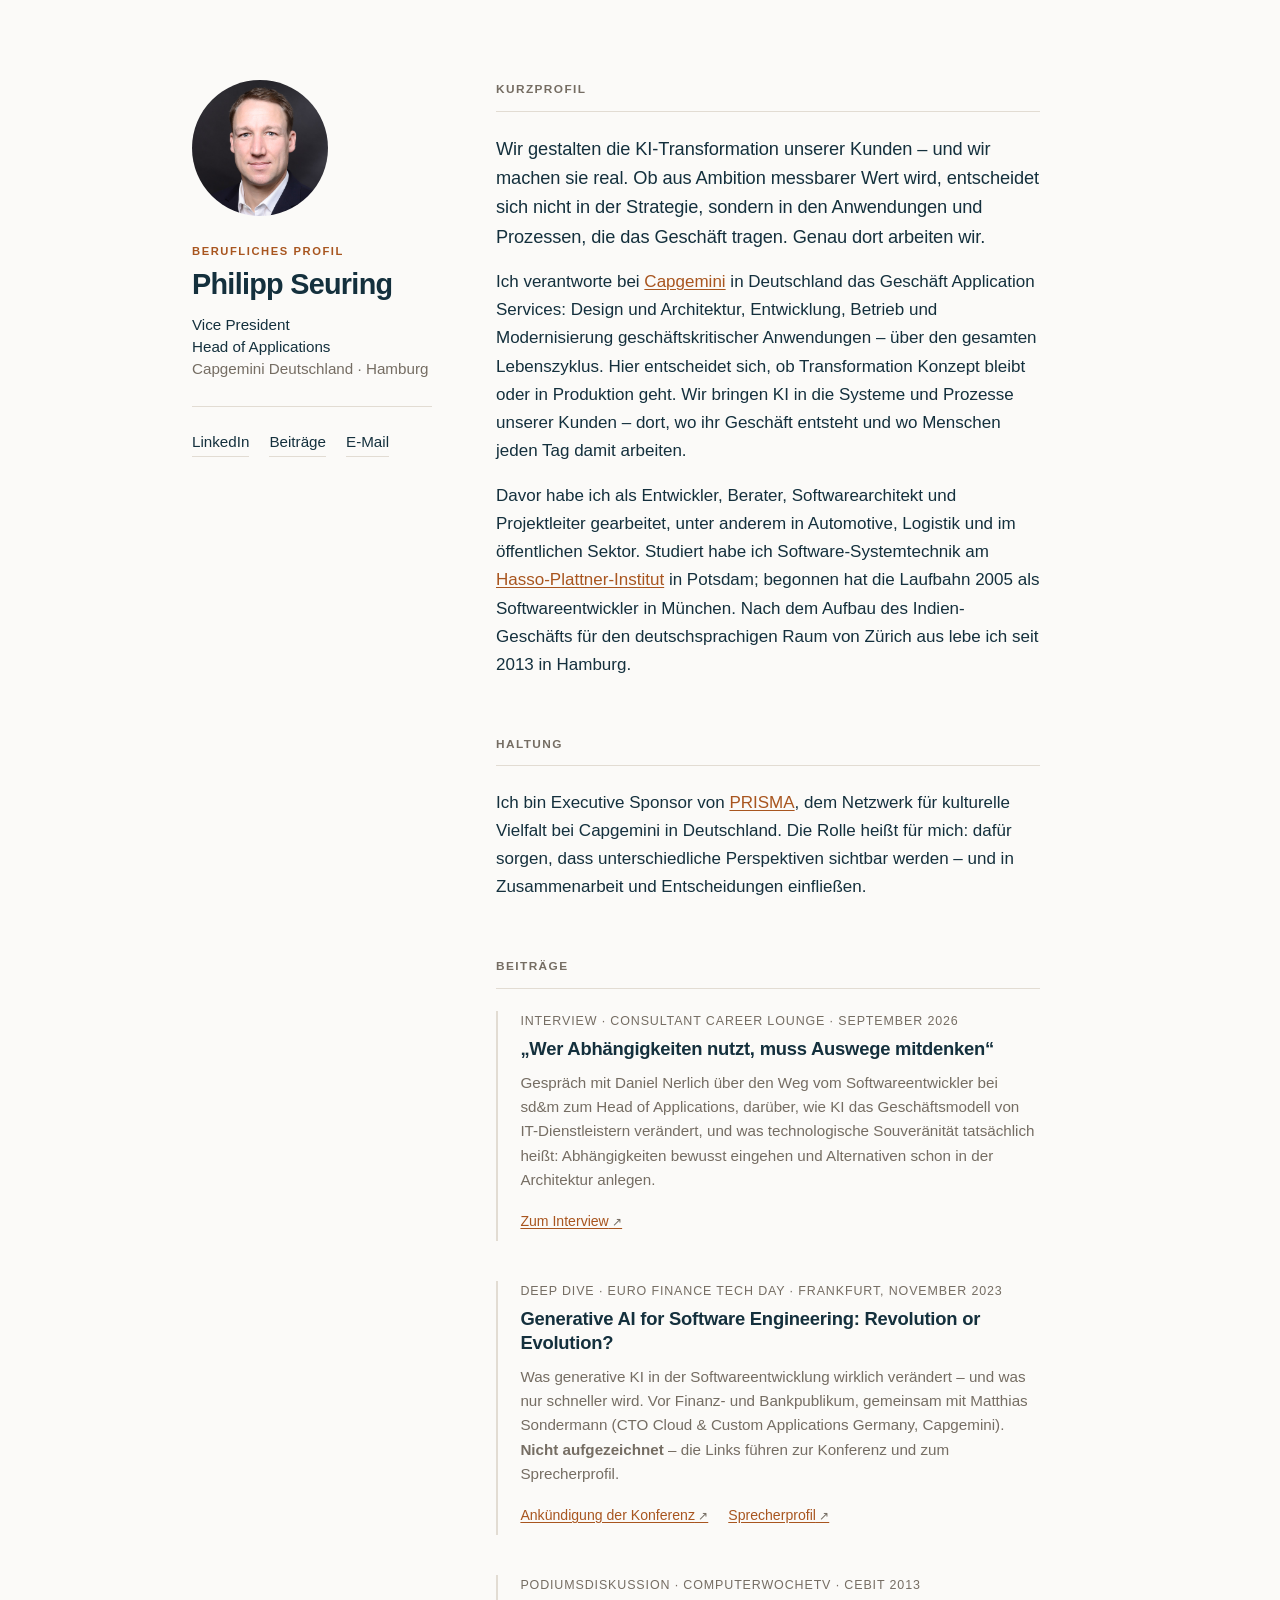
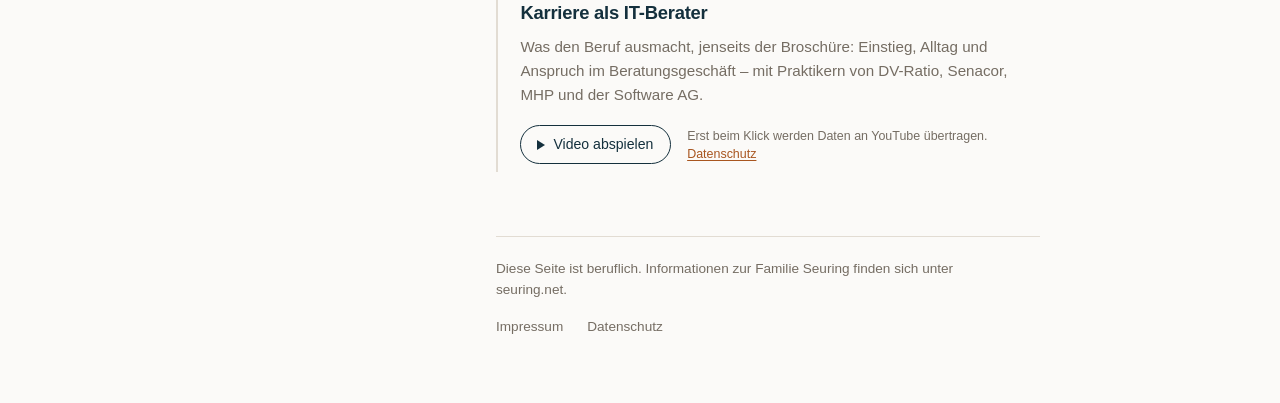
==== index.html @ 099fd3ca "Haltung: PRISMA auf Capgemini-D&I-Seite verlinken" ====
<!DOCTYPE html>
<html lang="de">
<head>
<meta charset="utf-8">
<meta name="viewport" content="width=device-width, initial-scale=1">
<title>Philipp Seuring</title>
<meta name="description" content="Philipp Seuring – Vice President, Head of Applications bei Capgemini Deutschland. Application Services: Design, Architektur, Entwicklung, Betrieb und Modernisierung geschäftskritischer Anwendungen und Prozesse – KI-Transformation in Produktion. Hamburg.">
<meta name="robots" content="index, follow">
<link rel="canonical" href="https://seuring.de/">
<link rel="stylesheet" href="assets/style.css">
</head>
<body>

<div class="layout">

  <!-- ============================================================
       LINKE SPALTE – bleibt auf großen Bildschirmen stehen.
       Sie ist die Visitenkarte; rechts steht der Inhalt.
       ============================================================ -->
  <aside class="identity">

    <!-- Porträt: assets/portrait.jpg, Zuschnitt aus 2019_PhilippSeuring_Foto_1.jpg
         (Auswahl 06.09.2026 – zentriert, direkter Blick, passt auf dunklem
         Grund am saubersten in den Kreis). Als CSS-Hintergrund eingebunden:
         Fehlt die Datei einmal, bleibt der Kreis leer statt ein kaputtes
         Bildsymbol zu zeigen – die Seite bleibt vollständig. -->
    <div class="portrait" role="img" aria-label="Porträtfoto von Philipp Seuring"></div>

    <!-- Kennzeichnung als berufliche Seite. Steht bewusst über dem Namen:
         Wer die Seite über eine Suche findet, soll vor dem Lesen wissen,
         worum es hier geht – Privates liegt auf seuring.net (siehe Fuß). -->
    <p class="kicker">Berufliches Profil</p>

    <h1>Philipp&nbsp;Seuring</h1>

    <!-- Drei Ebenen, mehr nicht: Name groß · Rolle schwarz · Rest grau.
         Umbruch bewusst gesetzt: In der 15rem breiten Spalte bräche
         „Head of Applications“ sonst mitten im Titel um.
         Organisation und Ort stehen in EINER Zeile, getrennt durch
         einen Mittelpunkt – sie gehören zusammen, deshalb kein Absatz
         und kein zusätzlicher Abstand mehr dazwischen. -->
    <p class="role">Vice President<br>Head of Applications</p>
    <p class="meta">Capgemini Deutschland <span aria-hidden="true">·</span> Hamburg</p>

    <!-- Bewusst normale Links, kein LinkedIn-Badge: Ein Badge lädt ein Skript
         von LinkedIn nach und hätte dasselbe Einwilligungsproblem wie ein Video.
         Kein YouTube-Link: ein eigener Kanal existiert nicht (geprüft 06.09.2026). -->
    <nav class="links" aria-label="Profile">
      <a href="https://www.linkedin.com/in/philippseuring/" rel="me noopener" target="_blank">LinkedIn</a>
      <!-- Sprung zum eigenen Abschnitt statt externem dfv-Link (26.09.2026):
           Das Sprecherprofil ist in der Karte zum EURO FINANCE Tech Day verlinkt. -->
      <a href="#beitraege">Beiträge</a>
      <a href="mailto:philipp@seuring.net">E-Mail</a>
    </nav>

  </aside>

  <!-- ============================================================
       RECHTE SPALTE – Inhalt
       ============================================================ -->
  <main class="content">

    <section class="about" aria-labelledby="ueber">
      <h2 id="ueber">Kurzprofil</h2>

      <p class="lead">
        Wir gestalten die KI-Transformation unserer Kunden – und wir machen sie
        real. Ob aus Ambition messbarer Wert wird, entscheidet sich nicht in
        der Strategie, sondern in den Anwendungen und Prozessen, die das
        Geschäft tragen. Genau dort arbeiten wir.
      </p>

      <p>
        Ich verantworte bei
        <a href="https://www.capgemini.com/de-de/" rel="noopener" target="_blank">Capgemini</a>
        in Deutschland das Geschäft Application Services: Design und
        Architektur, Entwicklung, Betrieb und Modernisierung
        geschäftskritischer Anwendungen – über den gesamten Lebenszyklus. Hier
        entscheidet sich, ob Transformation Konzept bleibt oder in Produktion
        geht. Wir bringen KI in die Systeme und Prozesse unserer Kunden – dort,
        wo ihr Geschäft entsteht und wo Menschen jeden Tag damit arbeiten.
      </p>

      <p>
        Davor habe ich als Entwickler, Berater, Softwarearchitekt und
        Projektleiter gearbeitet, unter anderem in Automotive, Logistik und im
        öffentlichen Sektor. Studiert habe ich Software-Systemtechnik am
        <a href="https://hpi.de/" rel="noopener" target="_blank">Hasso-Plattner-Institut</a> in Potsdam; begonnen hat die Laufbahn 2005 als
        Softwareentwickler in München. Nach dem Aufbau des Indien-Geschäfts für
        den deutschsprachigen Raum von Zürich aus lebe ich seit 2013 in Hamburg.
      </p>
    </section>

    <!-- ============================================================
         HALTUNG

         Bewusst ohne LinkedIn-Links: Die beiden Quellposts sind zwar
         öffentlich, aber LinkedIn drängt Nichtangemeldete zur Anmeldung,
         und die Kurz-URLs (lnkd.in) veralten. Das Profil ist links
         ohnehin verlinkt. PRISMA verlinkt stattdessen auf die
         Diversity-&-Inclusion-Seite von Capgemini (nennt PRISMA,
         geprüft 26.09.2026).

         Belegt durch zwei Beiträge von Philipp bzw. Capgemini
         (geprüft 06.09.2026):
         – Capgemini benennt die Rolle offiziell „Executive Sponsor“;
           Philipps eigener Post schreibt nur „Sponsor“.
         – Das Netzwerk heißt PRISMA (eines der Diversity Employee
           Networks von Capgemini in Deutschland).

         Der Abschnitt ist bewusst EIN Absatz. Ein zweiter mit einer
         Beispielveranstaltung („Between Cultures & Careers“, Berlin,
         mit der Community 2hearts) stand hier und wurde auf Philipps
         Wunsch entfernt (06.09.2026) – die Haltung steht für sich,
         ohne Beleg durch eine einzelne Aktivität.
         ============================================================ -->
    <section class="about" aria-labelledby="haltung">
      <h2 id="haltung">Haltung</h2>

      <p>
        Ich bin Executive Sponsor von
        <a href="https://www.capgemini.com/de-de/karriere/warum-capgemini/diversity-inclusion/"
           rel="noopener" target="_blank">PRISMA</a>, dem Netzwerk für kulturelle
        Vielfalt bei Capgemini in Deutschland. Die Rolle heißt für mich:
        dafür sorgen, dass unterschiedliche Perspektiven sichtbar werden –
        und in Zusammenarbeit und Entscheidungen einfließen.
      </p>
    </section>

    <!-- ============================================================
         BEITRÄGE

         Kein Bild, kein iframe, kein Vorschaubild von ytimg.com.
         Vor dem Klick geht keine einzige Anfrage an Google.
         Erst der Klick erzeugt den iframe auf youtube-nocookie.com.

         Weiterer Beitrag? <article class="post"> duplizieren und
         data-id auf die neue Video-ID setzen. Ein Beitrag ohne
         Video (etwa ein Artikel) bekommt statt der Schaltfläche
         einfach einen Link – dann kein data-consent setzen.
         ============================================================ -->
    <section class="posts" aria-labelledby="beitraege">
      <h2 id="beitraege">Beiträge</h2>

      <!-- Neuester Beitrag oben. Artikel, kein Video: nur ein Link, kein
           data-consent. Bewusst ohne Vorschaubild – das Artikelbild liegt auf
           i0.wp.com, ein Verweis darauf wäre eine Fremdanfrage beim Seitenaufruf. -->
      <article class="post">
        <p class="post-meta">Interview · CONSULTANT career lounge · September 2026</p>
        <h3 class="post-title">„Wer Abhängigkeiten nutzt, muss Auswege mitdenken“</h3>
        <p class="post-desc">
          Gespräch mit Daniel Nerlich über den Weg vom Softwareentwickler bei
          sd&amp;m zum Head of Applications, darüber, wie KI das Geschäftsmodell
          von IT-Dienstleistern verändert, und was technologische Souveränität
          tatsächlich heißt: Abhängigkeiten bewusst eingehen und Alternativen
          schon in der Architektur anlegen.
        </p>
        <p class="post-links">
          <a href="https://consultantcareerlounge.com/2026/09/24/wer-abhaengigkeiten-nutzt-muss-auswege-mitdenken-interview-mit-philipp-seuring-head-of-applications-bei-capgemini-germany/"
             rel="noopener" target="_blank">Zum Interview</a>
        </p>
      </article>

      <!-- Kein data-id / data-consent: Dieser Beitrag ist kein Video, sondern
           zwei normale Hyperlinks. Ein Link überträgt beim Seitenaufruf nichts,
           erst wer klickt, verlässt die Seite. embeds.js reagiert nur auf
           [data-consent] und lässt diese Karte darum unangetastet. -->
      <article class="post">
        <p class="post-meta">Deep Dive · EURO FINANCE Tech Day · Frankfurt, November 2023</p>
        <h3 class="post-title">Generative AI for Software Engineering: Revolution or Evolution?</h3>
        <!-- Ort, Datum und Format stehen schon in .post-meta darüber –
             hier nicht wiederholen. Die Karte trägt die Botschaft, nicht
             die Logistik. -->
        <p class="post-desc">
          Was generative KI in der Softwareentwicklung wirklich verändert –
          und was nur schneller wird. Vor Finanz- und Bankpublikum, gemeinsam
          mit Matthias Sondermann (CTO Cloud &amp; Custom Applications Germany,
          Capgemini). <strong>Nicht aufgezeichnet</strong> – die Links führen
          zur Konferenz und zum Sprecherprofil.
        </p>
        <p class="post-links">
          <a href="https://www.dfv-eurofinance.com/events/euro-finance-tech-day-2023/"
             rel="noopener" target="_blank">Ankündigung der Konferenz</a>
          <a href="https://www.dfv-eurofinance.com/events/philipp-seuring/"
             rel="me noopener" target="_blank">Sprecherprofil</a>
        </p>
      </article>

      <article class="post" data-id="oyrlqjodtRw" data-title="Karriere als IT-Berater">
        <p class="post-meta">Podiumsdiskussion · ComputerwocheTV · CeBIT 2013</p>
        <h3 class="post-title">Karriere als IT-Berater</h3>
        <!-- Namen der Mitdiskutanten bewusst weggelassen: Sie stehen im
             Video und im Abspann; in der Karte wären sie eine Namensliste,
             die den Punkt verdeckt. Firmen bleiben – sie tragen die
             Einordnung des Panels. -->
        <p class="post-desc">
          Was den Beruf ausmacht, jenseits der Broschüre: Einstieg, Alltag und
          Anspruch im Beratungsgeschäft – mit Praktikern von DV-Ratio, Senacor,
          MHP und der Software AG.
        </p>
        <div class="post-actions">
          <button type="button" class="play" data-consent>Video abspielen</button>
          <p class="hint">
            Erst beim Klick werden Daten an YouTube übertragen.
            <a href="datenschutz.html">Datenschutz</a>
          </p>
        </div>
      </article>
    </section>

    <footer>
      <!-- seuring.net ist bewusst NICHT verlinkt: Die Domain liegt bis zum
           Transfer (Mitte Oktober 2026) noch bei DomainFactory und liefert
           nichts aus. Nach dem Transfer hier einen echten Link setzen. -->
      <p class="family">
        Diese Seite ist beruflich. Informationen zur Familie Seuring
        finden sich unter seuring.net.
      </p>
      <nav>
        <a href="impressum.html">Impressum</a>
        <a href="datenschutz.html">Datenschutz</a>
      </nav>
    </footer>

  </main>

</div>

<script src="assets/embeds.js"></script>
</body>
</html>
---- assets/style.css ----
/* ============================================================
   seuring.de – Variante B „Profil“

   Zweispaltig: links die stehende Visitenkarte, rechts der Inhalt.

   EINE Schriftfamilie (06.09.2026). Vorher lief eine Serifenschrift
   für Name, Leitabsatz und Titel gegen die System-Sans im Fließtext
   – vier Wechsel auf einer kurzen Seite, das wirkte unruhig. Die
   Hierarchie trägt jetzt allein über Größe, Gewicht und Farbe; den
   Abstand zur Konzernanmutung trägt die Farbwelt (Papierweiß,
   Tiefblau, Kupfer).

   Ohne externe Schriften, ohne Framework, ohne CDN. Alles, was der
   Browser lädt, liegt auf dem eigenen Server – deshalb kommt die
   Seite ohne Cookie-Banner aus.
   ============================================================ */

:root {
  --fg:        #14303d;   /* tiefes, entsättigtes Blau statt Schwarz */
  --fg-muted:  #756d63;   /* warmes Grau, kein Blaugrau */
  --bg:        #fbfaf8;   /* Papierweiß, nicht Konzernweiß */
  --bg-soft:   #f2eee8;
  --border:    #e2dcd3;
  --copper:    #a8551f;   /* zweiter Akzent, in Konzernpaletten unüblich */
  --copper-hi: #8a4720;

  --sans:  -apple-system, BlinkMacSystemFont, "Segoe UI", Roboto,
           "Helvetica Neue", Arial, sans-serif;

  /* Eine einzige kleine Schriftgröße für alles Sekundäre:
     Rolle, Organisation/Ort und Profil-Links. Vorher standen dort
     .95rem und .92rem nebeneinander – ein Unterschied, den man nicht
     sieht, aber als Unruhe merkt.                                  */
  --ui: .95rem;
}

@media (prefers-color-scheme: dark) {
  :root {
    --fg:        #ece7df;
    --fg-muted:  #a09689;
    --bg:        #14181b;
    --bg-soft:   #1d2226;
    --border:    #2e353d;
    --copper:    #d98c56;
    --copper-hi: #eaa876;
  }
}

*, *::before, *::after { box-sizing: border-box; }
html { -webkit-text-size-adjust: 100%; }

body {
  margin: 0;
  background: var(--bg);
  color: var(--fg);
  font-family: var(--sans);
  font-size: 17px;
  line-height: 1.65;
  -webkit-font-smoothing: antialiased;
}

/* ---------- Raster ----------
   Auf breiten Bildschirmen zwei Spalten; die linke bleibt beim
   Scrollen stehen. Darunter gestapelt – keine Sonderregeln nötig,
   weil beide Spalten für sich lesbar sind.                     */

.layout {
  max-width: 60rem;
  margin: 0 auto;
  padding: 5rem 2rem 4rem;
  display: grid;
  gap: 4rem;
  grid-template-columns: minmax(0, 15rem) minmax(0, 34rem);
  align-items: start;
}

@media (max-width: 54rem) {
  .layout {
    grid-template-columns: minmax(0, 1fr);
    gap: 3rem;
    padding: 3rem 1.5rem;
    max-width: 36rem;
  }
}

@media (min-width: 54.01rem) {
  .identity { position: sticky; top: 5rem; }
}

/* ---------- Linke Spalte ---------- */

/* Foto liegt als CSS-Hintergrund, nicht als <img>: Fehlt die Datei
   einmal, bleibt der Kreis leer statt ein kaputtes Bildsymbol zu
   zeigen. Semantik über role="img" im HTML.                      */
.portrait {
  width: 136px;
  height: 136px;
  border-radius: 50%;
  background-color: var(--bg-soft);
  background-image: url("portrait.jpg");
  background-size: cover;
  background-position: center 20%;
  display: flex;
  align-items: center;
  justify-content: center;
  margin: 0 0 1.6rem;
}

/* Drei Ebenen in der linken Spalte – mehr nicht:
     1. Name           groß, dunkel        → wer
     2. Rolle          .95rem, dunkel      → was
     3. alles Übrige   .95rem, grau        → wo, Label, Links
   Größe sagt Wichtigkeit, Farbe sagt primär/sekundär. Deshalb gibt
   es genau EINE kleine Schriftgröße (--ui: .95rem) für Rolle, Meta
   und Links – frühere .92/.95-Mischung war ein unsichtbarer, aber
   spürbarer Bruch. Das Label oben ist die einzige Ausnahme: Es ist
   kleiner UND gesperrt UND kupfern, damit man es als Kategorie liest
   und nicht als Zeile des Profils.                                */

/* „Berufliches Profil“ – ordnet ein, ohne mit dem Namen zu konkurrieren.
   Privates liegt auf seuring.net (siehe Fuß der Seite).             */
.kicker {
  margin: 0 0 .5rem;
  font-size: .7rem;
  font-weight: 600;
  text-transform: uppercase;
  letter-spacing: .14em;
  color: var(--copper);
}

.identity h1 {
  font-weight: 600;
  font-size: 1.8rem;
  line-height: 1.15;
  letter-spacing: -.025em;
  margin: 0 0 .8rem;
}

.identity .role,
.identity .meta {
  margin: 0;
  font-size: var(--ui);
  line-height: 1.45;
}

/* Organisation und Ort: eine Zeile, eine Farbe, kein Extra-Abstand.
   Vorher standen sie als zwei gleich aussehende Absätze mit einer
   Lücke dazwischen – die Lücke suggerierte eine Gliederung, die es
   inhaltlich nicht gibt.                                           */
.identity .meta { color: var(--fg-muted); }

/* ---------- Profil-Links ----------
   Bewusst normale Links, kein LinkedIn-Badge: Ein Badge lädt ein
   Skript von LinkedIn nach und hätte dasselbe Einwilligungsproblem
   wie ein Video – für den Gegenwert von Name und Position, also
   dem, was ohnehin auf der Seite steht.                        */

.links {
  margin: 1.6rem 0 0;
  padding: 1.4rem 0 0;
  border-top: 1px solid var(--border);
  display: flex;
  flex-wrap: wrap;
  gap: 1.25rem;
  font-size: var(--ui);
}

.links a {
  color: var(--fg);
  text-decoration: none;
  border-bottom: 1px solid var(--border);
  padding-bottom: 2px;
  transition: border-color .15s ease, color .15s ease;
}

.links a:hover { color: var(--copper); border-color: var(--copper); }
.links a:focus-visible { outline: 2px solid var(--copper); outline-offset: 3px; }

/* ---------- Rechte Spalte ---------- */

.content > section + section { margin-top: 3.5rem; }

h2 {
  font-size: .74rem;
  font-weight: 600;
  text-transform: uppercase;
  letter-spacing: .12em;
  color: var(--fg-muted);
  margin: 0 0 1.4rem;
  padding-bottom: .7rem;
  border-bottom: 1px solid var(--border);
}

.about p { margin: 0 0 1.1rem; }
.about p:last-child { margin-bottom: 0; }

/* Leitabsatz: hebt sich allein über Größe und Zeilenhöhe ab,
   nicht mehr über eine zweite Schriftfamilie.                */
.lead {
  font-size: 1.14rem;
  line-height: 1.6;
  letter-spacing: -.005em;
}

a { color: var(--copper); text-underline-offset: 2px; }
a:hover { color: var(--copper-hi); }

/* ---------- Beiträge ---------- */

.post {
  padding: 0 0 .5rem;
  border-left: 2px solid var(--border);
  padding-left: 1.4rem;
}

.post + .post { margin-top: 2.5rem; }

.post-meta {
  margin: 0 0 .35rem;
  font-size: .78rem;
  text-transform: uppercase;
  letter-spacing: .07em;
  color: var(--fg-muted);
}

.post-title {
  font-weight: 600;
  font-size: 1.15rem;
  line-height: 1.3;
  letter-spacing: -.012em;
  margin: 0 0 .6rem;
}

.post-desc {
  margin: 0;
  font-size: .95rem;
  line-height: 1.6;
  color: var(--fg-muted);
}

.post-actions {
  margin: 1.1rem 0 0;
  display: flex;
  align-items: center;
  gap: 1rem;
  flex-wrap: wrap;
}

/* Beiträge ohne Video: schlichte Linkzeile statt Abspielknopf.
   Kein Einwilligungshinweis nötig – ein Link lädt nichts nach. */
.post-links {
  margin: 1.1rem 0 0;
  display: flex;
  flex-wrap: wrap;
  gap: 1.25rem;
  font-size: .88rem;
}

.post-links a::after {
  content: " ↗";
  font-size: .85em;
  color: var(--fg-muted);
}

.play {
  font: inherit;
  font-size: .88rem;
  padding: .42rem 1.05rem .42rem 1rem;
  border: 1px solid var(--fg);
  border-radius: 999px;
  background: transparent;
  color: var(--fg);
  cursor: pointer;
  display: inline-flex;
  align-items: center;
  gap: .5rem;
  white-space: nowrap;
}

.play::before {
  content: "";
  border-style: solid;
  border-width: 5px 0 5px 8px;
  border-color: transparent transparent transparent currentColor;
}

.play:hover { background: var(--fg); color: var(--bg); }
.play:focus-visible { outline: 2px solid var(--copper); outline-offset: 2px; }

.hint {
  margin: 0;
  font-size: .78rem;
  line-height: 1.45;
  color: var(--fg-muted);
  flex: 1 1 13rem;
}

/* Rahmen für das eingesetzte Video */
.embed-frame {
  position: relative;
  width: 100%;
  aspect-ratio: 16 / 9;
  background: #000;
  border-radius: 8px;
  overflow: hidden;
  margin: 1.1rem 0 0;
}

.embed-frame iframe {
  position: absolute;
  inset: 0;
  width: 100%;
  height: 100%;
  border: 0;
}

/* ---------- Fuß ---------- */

.content footer {
  margin-top: 4rem;
  padding-top: 1.4rem;
  border-top: 1px solid var(--border);
}

/* Abgrenzung beruflich/privat. seuring.net steht als Adresse da,
   nicht als Link – die Domain liefert bis zum Transfer nichts aus. */
.family {
  margin: 0 0 1rem;
  font-size: .85rem;
  line-height: 1.5;
  color: var(--fg-muted);
  max-width: 30rem;
}

.content footer nav { display: flex; gap: 1.5rem; font-size: .85rem; }
.content footer a { color: var(--fg-muted); text-decoration: none; }
.content footer a:hover { color: var(--copper); }

/* ---------- Rechtstexte ---------- */

.legal {
  max-width: 40rem;
  margin: 0 auto;
  padding: 4.5rem 2rem 4rem;
}

.legal h1 {
  font-weight: 600;
  font-size: 1.8rem;
  letter-spacing: -.025em;
  margin: 0 0 1.75rem;
}

.legal h2 {
  font-size: 1.05rem;
  font-weight: 600;
  text-transform: none;
  letter-spacing: -.005em;
  color: var(--fg);
  margin: 2.5rem 0 .7rem;
  padding: 0;
  border: 0;
}

.legal p, .legal ul { font-size: .95rem; }

.legal address {
  font-style: normal;
  padding: 1rem 1.25rem;
  background: var(--bg-soft);
  border-radius: 8px;
  font-size: .95rem;
}

.legal code {
  font-size: .88em;
  background: var(--bg-soft);
  padding: .1em .35em;
  border-radius: 4px;
}

.legal footer {
  margin-top: 3.5rem;
  padding-top: 1.4rem;
  border-top: 1px solid var(--border);
  display: flex;
  gap: 1.5rem;
  font-size: .85rem;
}

.legal footer a { color: var(--fg-muted); text-decoration: none; }
.legal footer a:hover { color: var(--copper); }

@media (max-width: 54rem) {
  .legal { padding: 3rem 1.5rem; }
}

/* Offene Stellen – absichtlich auffällig, sollen nicht übersehen werden. */
.todo {
  background: #f7e3a8;
  color: #5c4400;
  padding: .1em .45em;
  border-radius: 4px;
  font-weight: 500;
}

@media (prefers-color-scheme: dark) {
  .todo { background: #6b5500; color: #ffeeb5; }
}

@media (max-width: 30rem) {
  body { font-size: 16px; }
  .identity h1 { font-size: 1.7rem; }
  .lead { font-size: 1.13rem; }
  .post { padding-left: 1.1rem; }
}
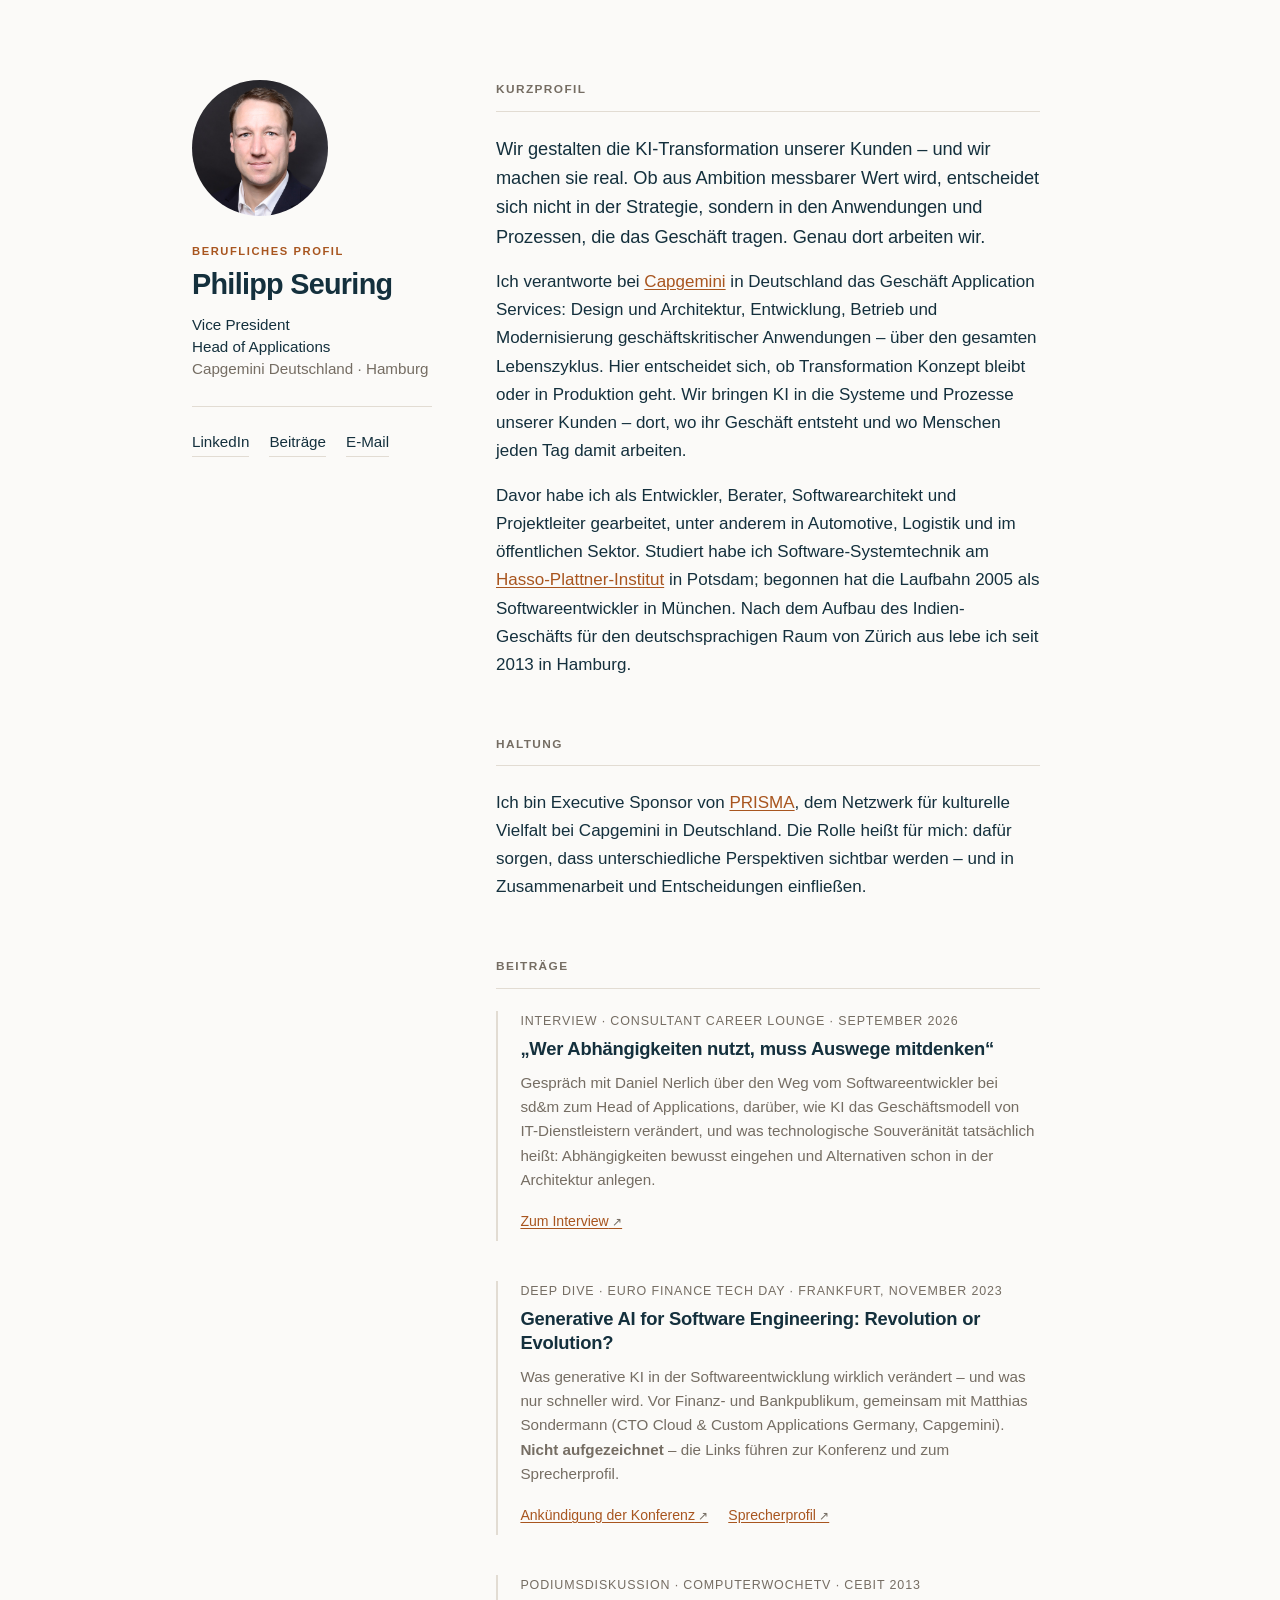
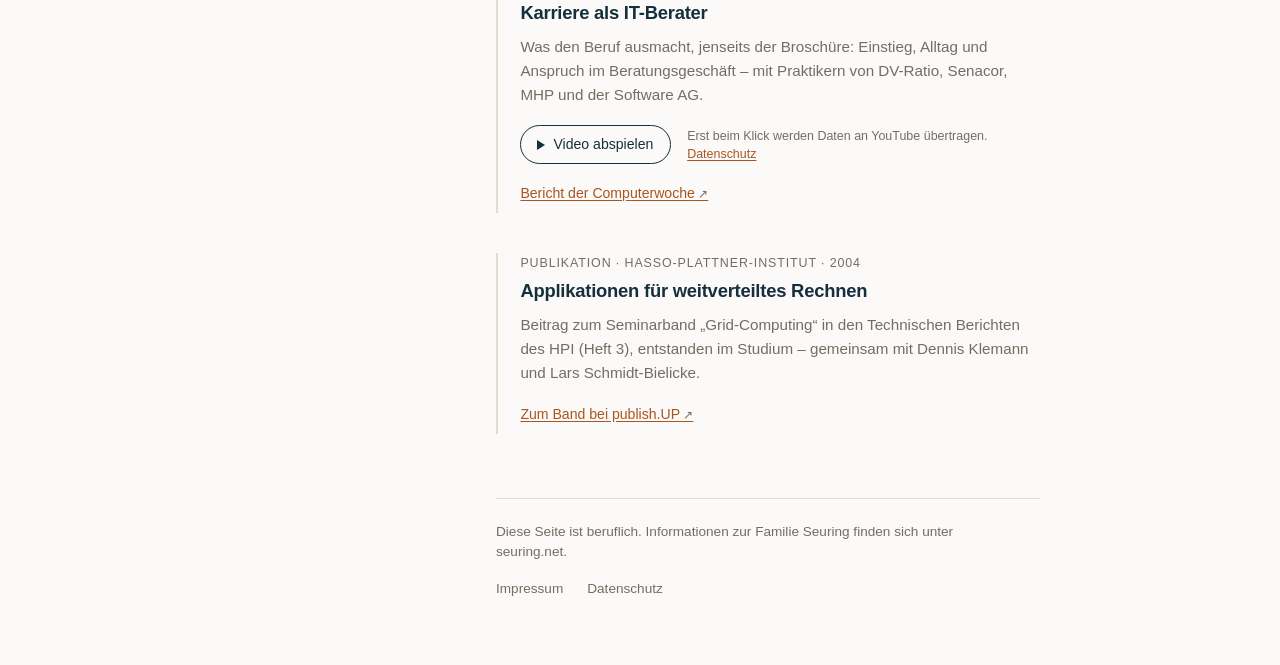
==== commit f85efad9: "Beitraege: HPI-Publikation Grid-Computing 2004, Computerwoche-Bericht zur CeBIT-Karte" ====
--- a/index.html
+++ b/index.html
@@ -205,6 +205,29 @@
             <a href="datenschutz.html">Datenschutz</a>
           </p>
         </div>
+        <!-- Eigene Linkzeile außerhalb von .post-actions: embeds.js ersetzt
+             nur .post-actions durch das Video, dieser Link bleibt stehen. -->
+        <p class="post-links">
+          <a href="https://www.computerwoche.de/article/2731539/karriere-als-it-berater.html"
+             rel="noopener" target="_blank">Bericht der Computerwoche</a>
+        </p>
+      </article>
+
+      <!-- Ältester Beitrag. Link auf die offizielle Seite des Publikationsservers
+           der Uni Potsdam (URN urn:nbn:de:kobv:517-opus-33162), nicht auf
+           Spiegelseiten. Kein Vorschaubild. -->
+      <article class="post">
+        <p class="post-meta">Publikation · Hasso-Plattner-Institut · 2004</p>
+        <h3 class="post-title">Applikationen für weitverteiltes Rechnen</h3>
+        <p class="post-desc">
+          Beitrag zum Seminarband „Grid-Computing“ in den Technischen Berichten
+          des HPI (Heft 3), entstanden im Studium – gemeinsam mit Dennis Klemann
+          und Lars Schmidt-Bielicke.
+        </p>
+        <p class="post-links">
+          <a href="https://publishup.uni-potsdam.de/opus4-ubp/frontdoor/index/index/year/2009/docId/3142"
+             rel="noopener" target="_blank">Zum Band bei publish.UP</a>
+        </p>
       </article>
     </section>
 
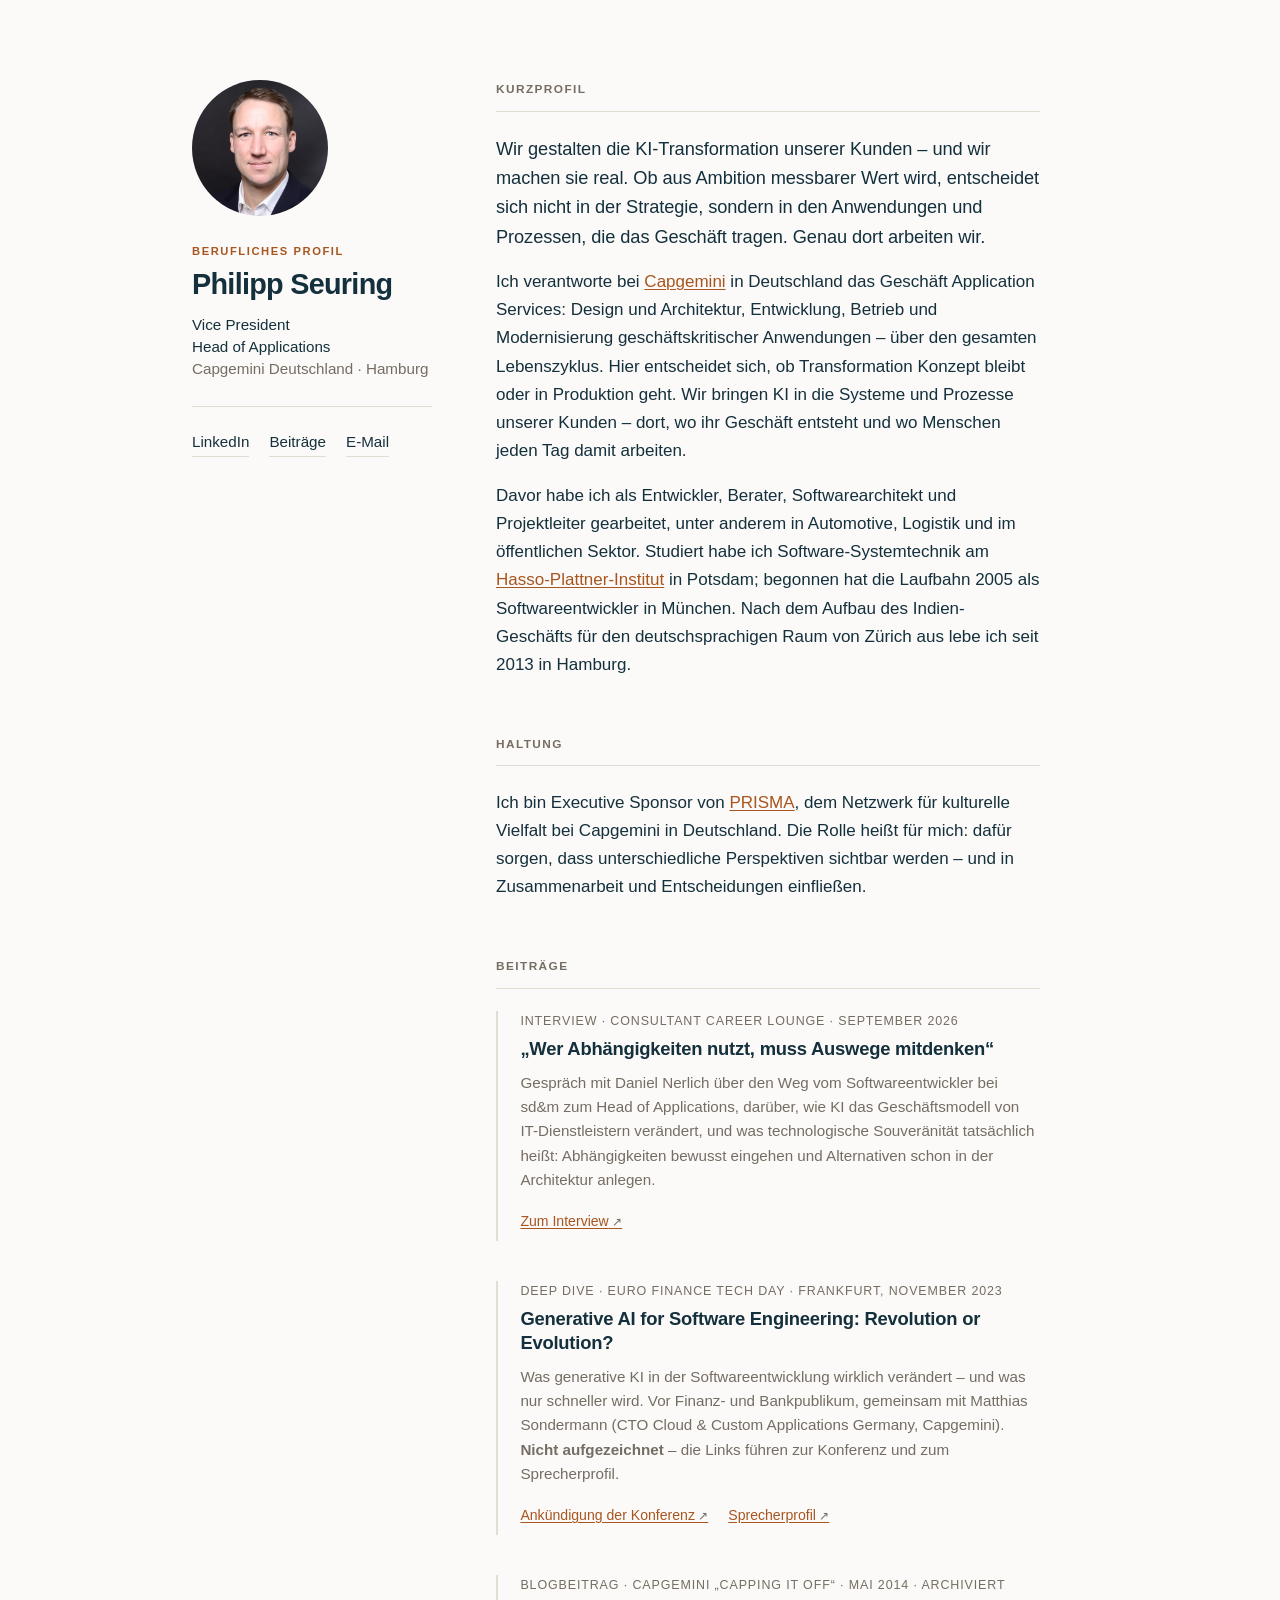
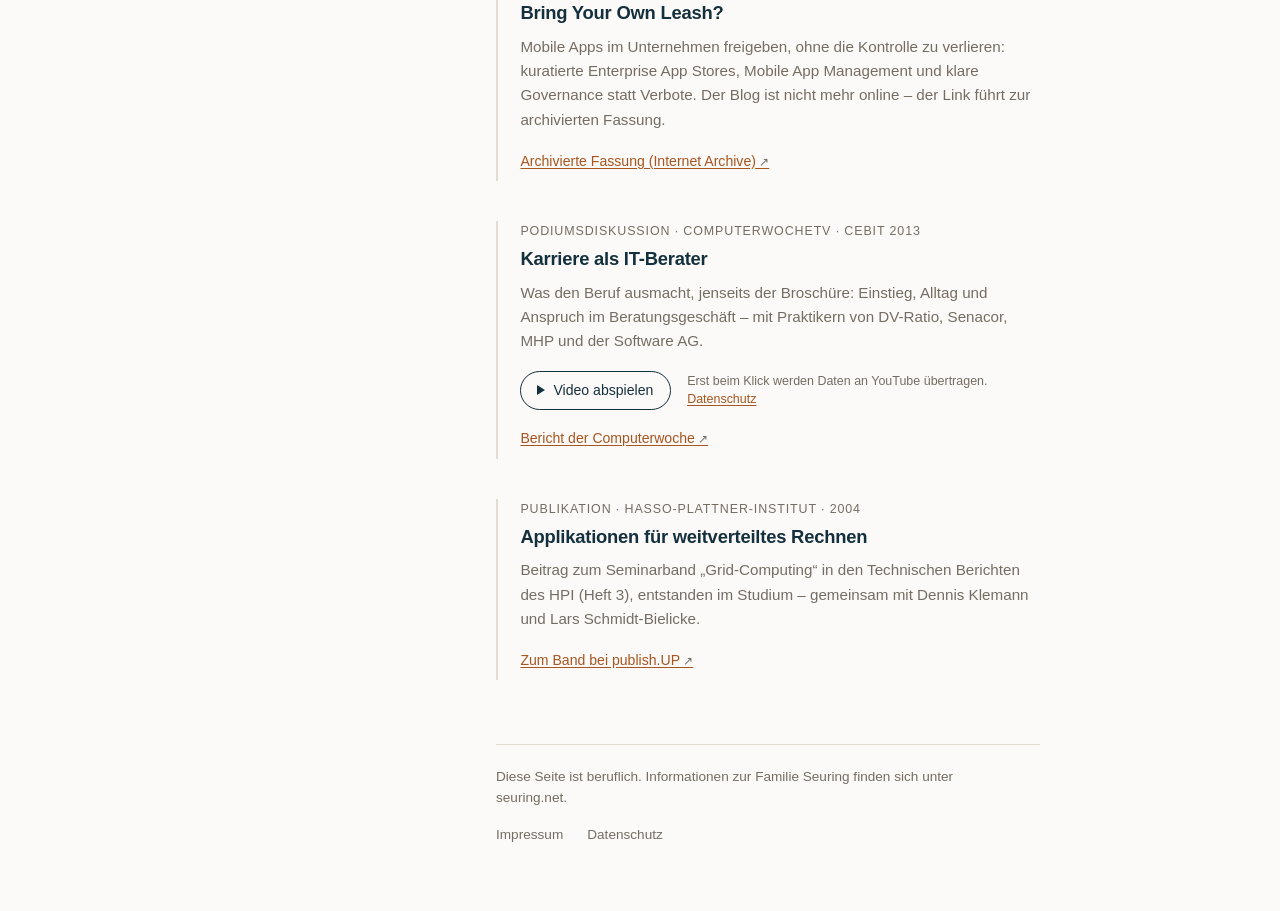
==== commit 86f6cd44: "Beitraege: Capgemini-Blogpost 2014 'Bring Your Own Leash?' (archiviert, Link Internet Archive)" ====
--- a/index.html
+++ b/index.html
@@ -186,6 +186,25 @@
         </p>
       </article>
 
+      <!-- Archivierter Beitrag: Der Capgemini-Blog „Capping IT Off“ ist offline.
+           Bewusst Link auf die Kopie im Internet Archive statt eigener PDF-Kopie:
+           Der Text entstand für Capgemini, eine Kopie hier wäre eine
+           Neuveröffentlichung. Ein Link überträgt beim Seitenaufruf nichts. -->
+      <article class="post">
+        <p class="post-meta">Blogbeitrag · Capgemini „Capping IT Off“ · Mai 2014 · archiviert</p>
+        <h3 class="post-title">Bring Your Own Leash?</h3>
+        <p class="post-desc">
+          Mobile Apps im Unternehmen freigeben, ohne die Kontrolle zu verlieren:
+          kuratierte Enterprise App Stores, Mobile App Management und klare
+          Governance statt Verbote. Der Blog ist nicht mehr online – der Link
+          führt zur archivierten Fassung.
+        </p>
+        <p class="post-links">
+          <a href="https://web.archive.org/web/20161129214714/https://www.capgemini.com/blog/capping-it-off/2014/05/bring-your-own-leash"
+             rel="noopener" target="_blank">Archivierte Fassung (Internet Archive)</a>
+        </p>
+      </article>
+
       <article class="post" data-id="oyrlqjodtRw" data-title="Karriere als IT-Berater">
         <p class="post-meta">Podiumsdiskussion · ComputerwocheTV · CeBIT 2013</p>
         <h3 class="post-title">Karriere als IT-Berater</h3>
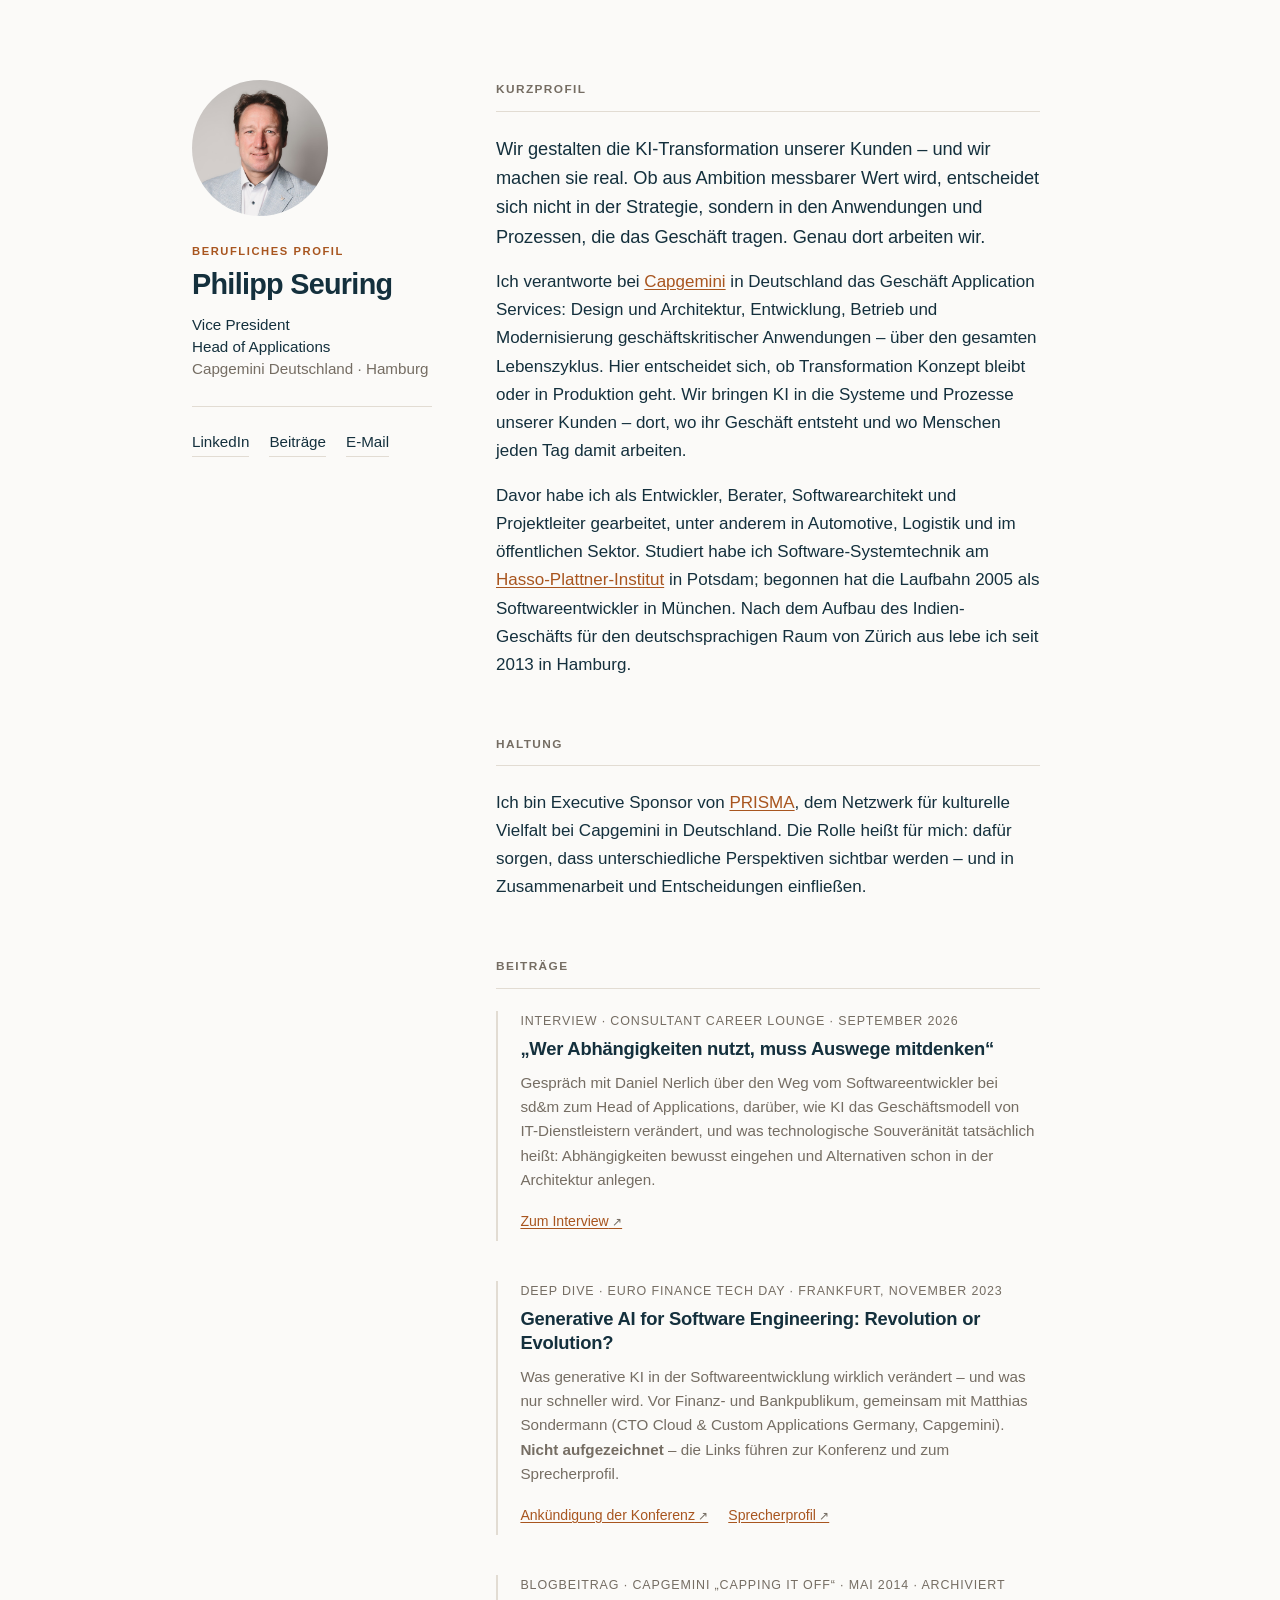
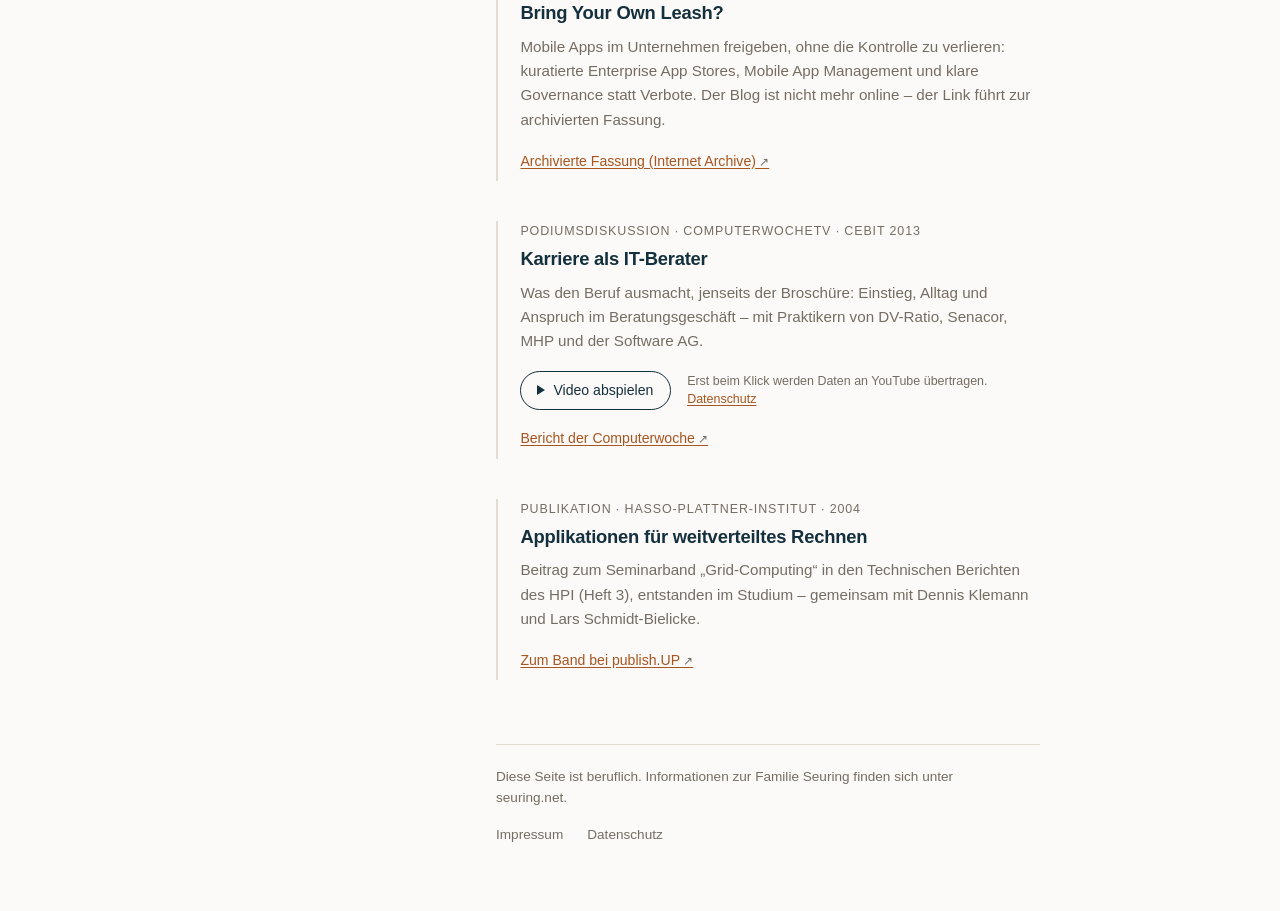
==== commit bdb67330: "Portraet: Foto 2024 (67b8a3c9) statt 2019, Vorschaubild neu erzeugt" ====
--- a/index.html
+++ b/index.html
@@ -3,11 +3,50 @@
 <head>
 <meta charset="utf-8">
 <meta name="viewport" content="width=device-width, initial-scale=1">
-<title>Philipp Seuring</title>
+<title>Philipp Seuring – Head of Applications, Capgemini Deutschland</title>
 <meta name="description" content="Philipp Seuring – Vice President, Head of Applications bei Capgemini Deutschland. Application Services: Design, Architektur, Entwicklung, Betrieb und Modernisierung geschäftskritischer Anwendungen und Prozesse – KI-Transformation in Produktion. Hamburg.">
 <meta name="robots" content="index, follow">
 <link rel="canonical" href="https://seuring.de/">
 <link rel="stylesheet" href="assets/style.css">
+<link rel="icon" href="/favicon.ico" sizes="48x48">
+<link rel="icon" href="/assets/favicon.svg" type="image/svg+xml">
+<link rel="apple-touch-icon" href="/assets/apple-touch-icon.png">
+
+<!-- Linkvorschau (LinkedIn, Messenger). Das Vorschaubild liegt auf dieser Seite
+     selbst – keine Fremdanfrage. Erzeugt 27.09.2026 aus assets/portrait.jpg (Foto 2024). -->
+<meta property="og:type" content="profile">
+<meta property="og:locale" content="de_DE">
+<meta property="og:site_name" content="Philipp Seuring">
+<meta property="og:title" content="Philipp Seuring – Head of Applications, Capgemini Deutschland">
+<meta property="og:description" content="Vice President, Head of Applications bei Capgemini Deutschland. Wie KI in den Anwendungen und Prozessen der Kunden Wirkung entfaltet – Kurzprofil, Interviews, Vorträge.">
+<meta property="og:url" content="https://seuring.de/">
+<meta property="og:image" content="https://seuring.de/assets/og-image.jpg">
+<meta property="og:image:width" content="1200">
+<meta property="og:image:height" content="630">
+<meta property="og:image:alt" content="Philipp Seuring – Vice President, Head of Applications, Capgemini Deutschland, Hamburg">
+<meta property="profile:first_name" content="Philipp">
+<meta property="profile:last_name" content="Seuring">
+<meta name="twitter:card" content="summary_large_image">
+
+<!-- Strukturierte Personenangaben für Suchmaschinen (schema.org). sameAs nur
+     mit Profilen, die sicher Philipp gehören. -->
+<script type="application/ld+json">
+{
+  "@context": "https://schema.org",
+  "@type": "Person",
+  "name": "Philipp Seuring",
+  "url": "https://seuring.de/",
+  "image": "https://seuring.de/assets/portrait.jpg",
+  "jobTitle": "Vice President, Head of Applications",
+  "worksFor": { "@type": "Organization", "name": "Capgemini Deutschland", "url": "https://www.capgemini.com/de-de/" },
+  "workLocation": { "@type": "Place", "address": { "@type": "PostalAddress", "addressLocality": "Hamburg", "addressCountry": "DE" } },
+  "alumniOf": { "@type": "CollegeOrUniversity", "name": "Hasso-Plattner-Institut", "url": "https://hpi.de/" },
+  "sameAs": [
+    "https://www.linkedin.com/in/philippseuring/",
+    "https://www.dfv-eurofinance.com/events/philipp-seuring/"
+  ]
+}
+</script>
 </head>
 <body>
 
@@ -19,9 +58,9 @@
        ============================================================ -->
   <aside class="identity">
 
-    <!-- Porträt: assets/portrait.jpg, Zuschnitt aus 2019_PhilippSeuring_Foto_1.jpg
-         (Auswahl 06.09.2026 – zentriert, direkter Blick, passt auf dunklem
-         Grund am saubersten in den Kreis). Als CSS-Hintergrund eingebunden:
+    <!-- Porträt: assets/portrait.jpg, Zuschnitt aus images/67b8a3c9.jpg
+         (Aufnahme 2024, eingesetzt 27.09.2026 – frontal, mittig, heller Grund;
+         löst das Foto von 2019 ab). Als CSS-Hintergrund eingebunden:
          Fehlt die Datei einmal, bleibt der Kreis leer statt ein kaputtes
          Bildsymbol zu zeigen – die Seite bleibt vollständig. -->
     <div class="portrait" role="img" aria-label="Porträtfoto von Philipp Seuring"></div>
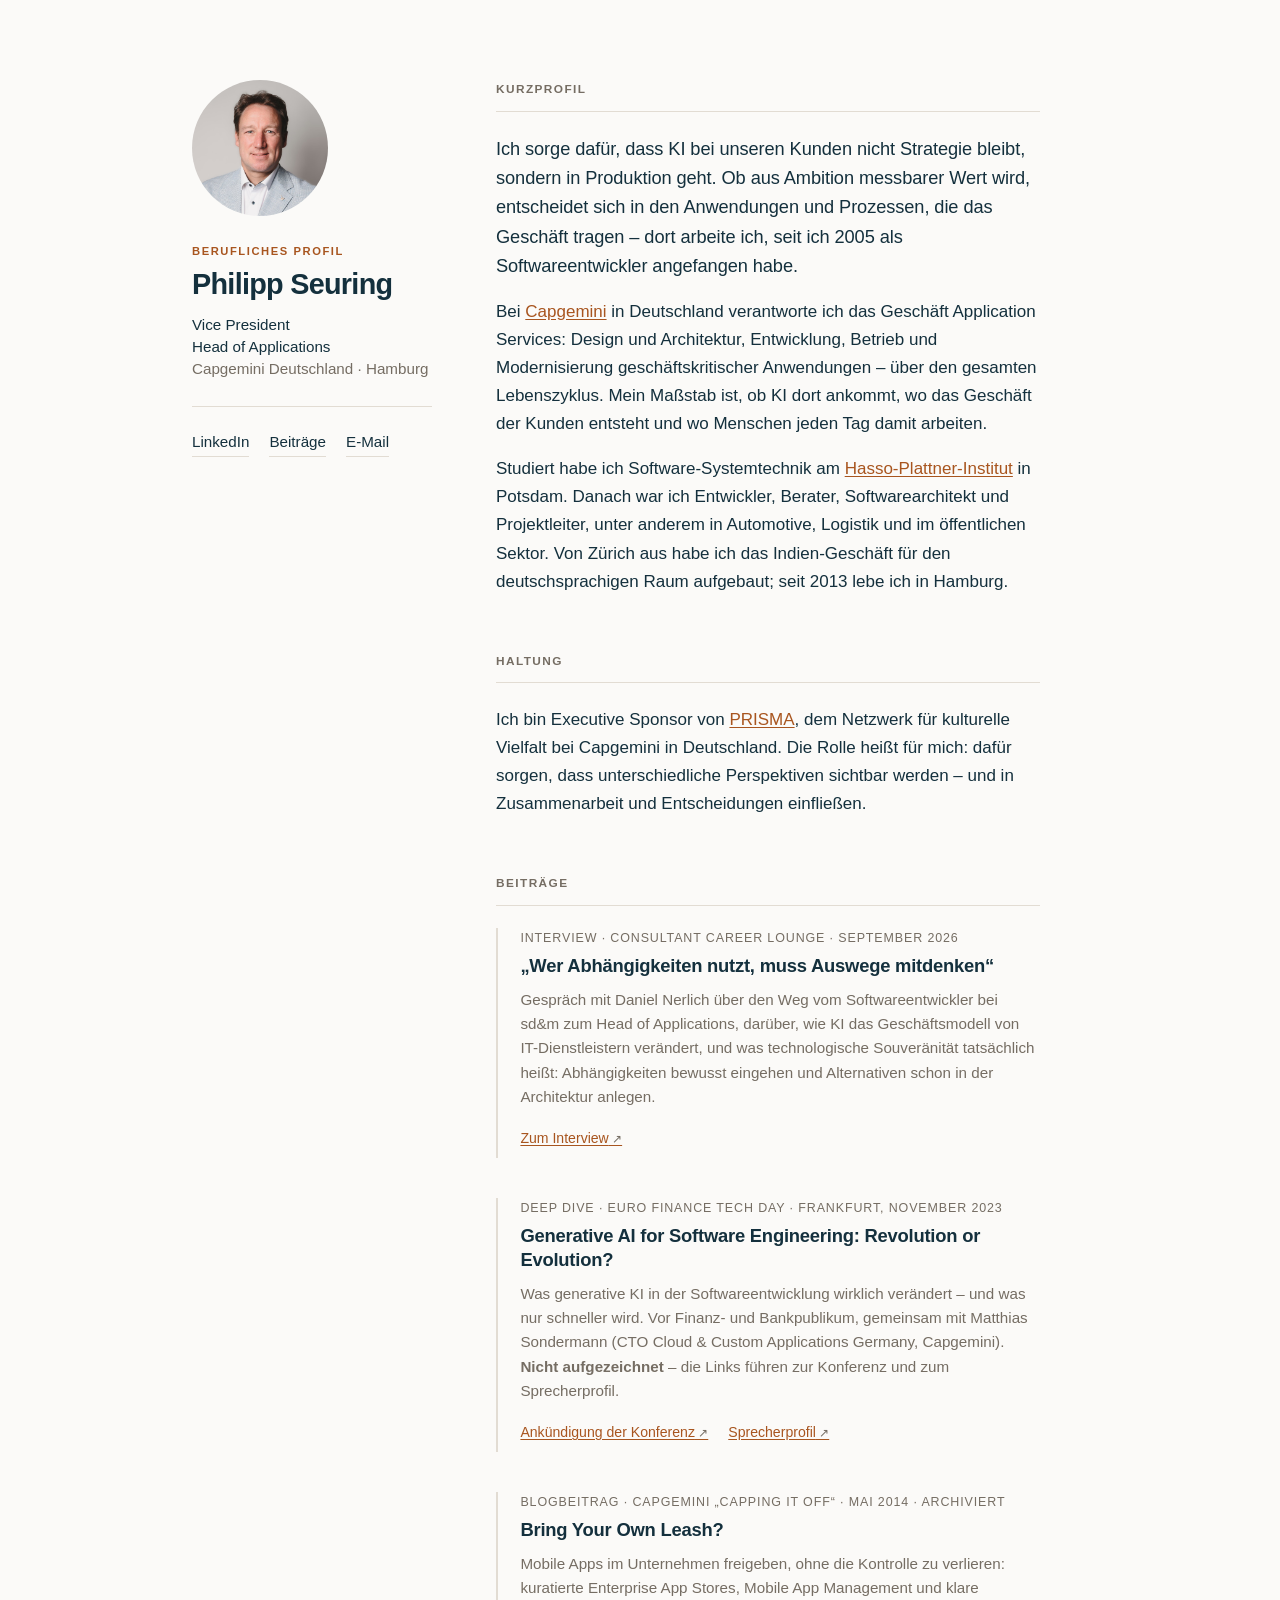
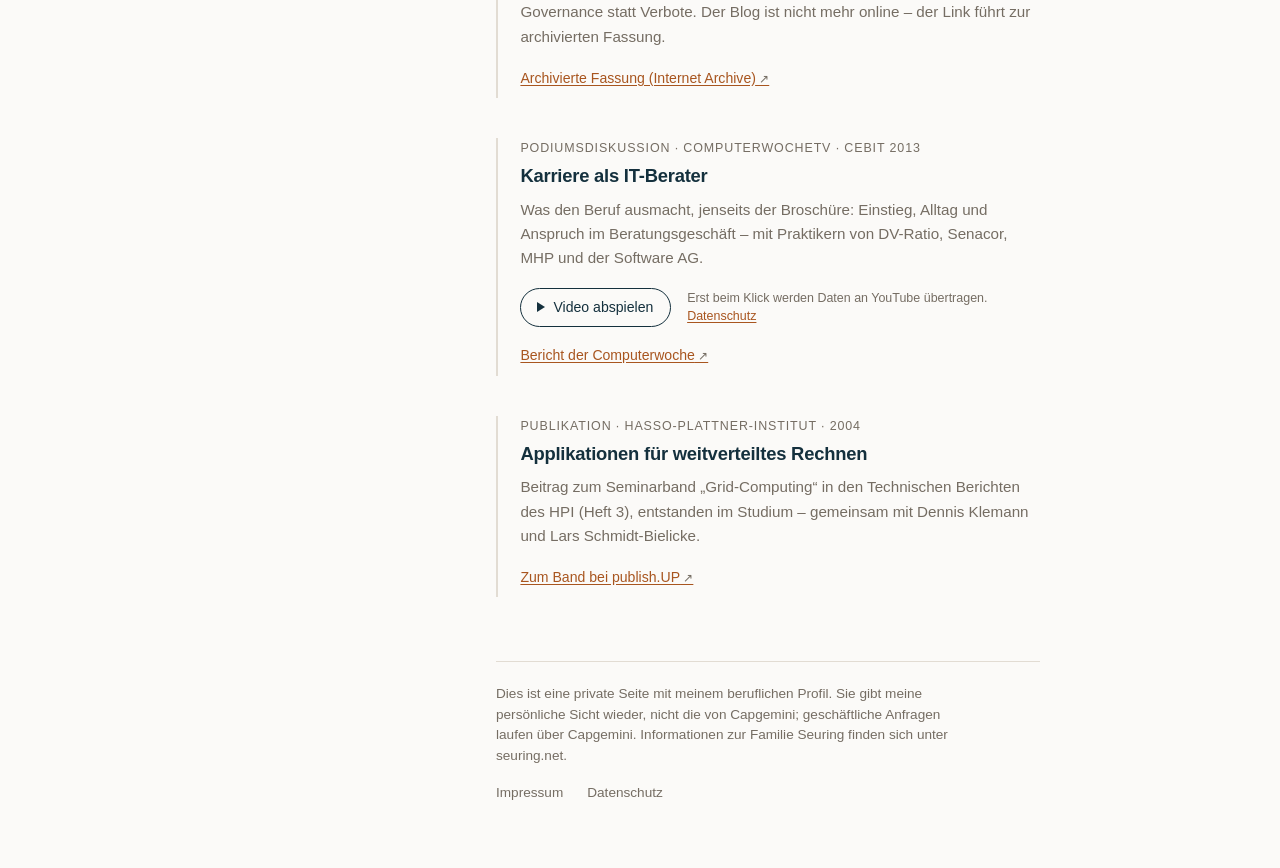
==== commit eac772a9: "Kurzprofil in Ich-Form; Fuss: private Seite mit beruflichem Profil, persoenliche Sicht, Anfragen ueb" ====
--- a/index.html
+++ b/index.html
@@ -102,31 +102,34 @@
     <section class="about" aria-labelledby="ueber">
       <h2 id="ueber">Kurzprofil</h2>
 
+      <!-- Neufassung 27.09.2026 in Ich-Form (Wunsch Philipp: „persönlicher,
+           nicht mit wir starten“). Alte Fassung im Projektordner,
+           website/VARIANTEN.md, Nachtrag 27.09.2026. -->
       <p class="lead">
-        Wir gestalten die KI-Transformation unserer Kunden – und wir machen sie
-        real. Ob aus Ambition messbarer Wert wird, entscheidet sich nicht in
-        der Strategie, sondern in den Anwendungen und Prozessen, die das
-        Geschäft tragen. Genau dort arbeiten wir.
+        Ich sorge dafür, dass KI bei unseren Kunden nicht Strategie bleibt,
+        sondern in Produktion geht. Ob aus Ambition messbarer Wert wird,
+        entscheidet sich in den Anwendungen und Prozessen, die das Geschäft
+        tragen – dort arbeite ich, seit ich 2005 als Softwareentwickler
+        angefangen habe.
       </p>
 
       <p>
-        Ich verantworte bei
+        Bei
         <a href="https://www.capgemini.com/de-de/" rel="noopener" target="_blank">Capgemini</a>
-        in Deutschland das Geschäft Application Services: Design und
-        Architektur, Entwicklung, Betrieb und Modernisierung
-        geschäftskritischer Anwendungen – über den gesamten Lebenszyklus. Hier
-        entscheidet sich, ob Transformation Konzept bleibt oder in Produktion
-        geht. Wir bringen KI in die Systeme und Prozesse unserer Kunden – dort,
-        wo ihr Geschäft entsteht und wo Menschen jeden Tag damit arbeiten.
+        in Deutschland verantworte ich das Geschäft Application Services:
+        Design und Architektur, Entwicklung, Betrieb und Modernisierung
+        geschäftskritischer Anwendungen – über den gesamten Lebenszyklus. Mein
+        Maßstab ist, ob KI dort ankommt, wo das Geschäft der Kunden entsteht
+        und wo Menschen jeden Tag damit arbeiten.
       </p>
 
       <p>
-        Davor habe ich als Entwickler, Berater, Softwarearchitekt und
-        Projektleiter gearbeitet, unter anderem in Automotive, Logistik und im
-        öffentlichen Sektor. Studiert habe ich Software-Systemtechnik am
-        <a href="https://hpi.de/" rel="noopener" target="_blank">Hasso-Plattner-Institut</a> in Potsdam; begonnen hat die Laufbahn 2005 als
-        Softwareentwickler in München. Nach dem Aufbau des Indien-Geschäfts für
-        den deutschsprachigen Raum von Zürich aus lebe ich seit 2013 in Hamburg.
+        Studiert habe ich Software-Systemtechnik am
+        <a href="https://hpi.de/" rel="noopener" target="_blank">Hasso-Plattner-Institut</a>
+        in Potsdam. Danach war ich Entwickler, Berater, Softwarearchitekt und
+        Projektleiter, unter anderem in Automotive, Logistik und im
+        öffentlichen Sektor. Von Zürich aus habe ich das Indien-Geschäft für
+        den deutschsprachigen Raum aufgebaut; seit 2013 lebe ich in Hamburg.
       </p>
     </section>
 
@@ -293,8 +296,12 @@
       <!-- seuring.net ist bewusst NICHT verlinkt: Die Domain liegt bis zum
            Transfer (Mitte Oktober 2026) noch bei DomainFactory und liefert
            nichts aus. Nach dem Transfer hier einen echten Link setzen. -->
+      <!-- Abgrenzung sichtbar auf der Seite, nicht nur im Impressum
+           (Vergleichsseiten 27.09.2026: Hanselman, Friedrichsen, Solis). -->
       <p class="family">
-        Diese Seite ist beruflich. Informationen zur Familie Seuring
+        Dies ist eine private Seite mit meinem beruflichen Profil. Sie gibt
+        meine persönliche Sicht wieder, nicht die von Capgemini; geschäftliche
+        Anfragen laufen über Capgemini. Informationen zur Familie Seuring
         finden sich unter seuring.net.
       </p>
       <nav>
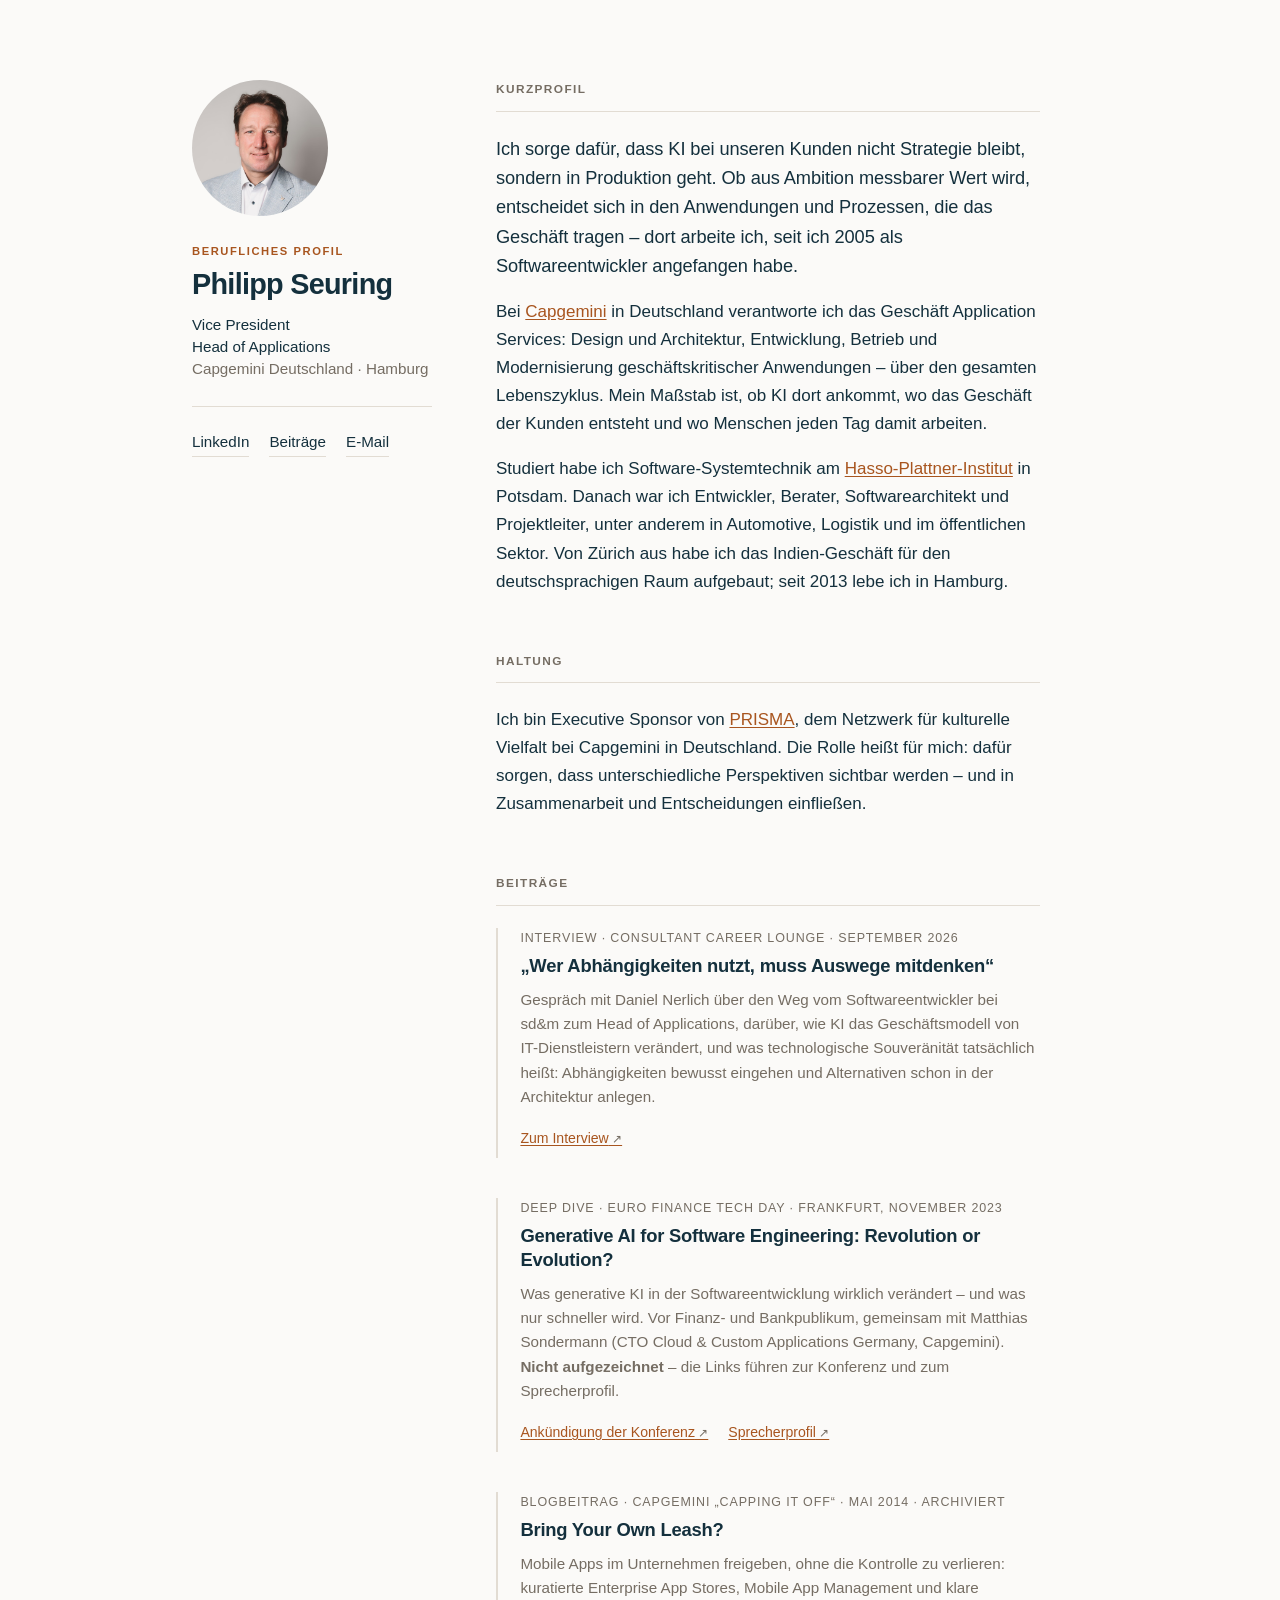
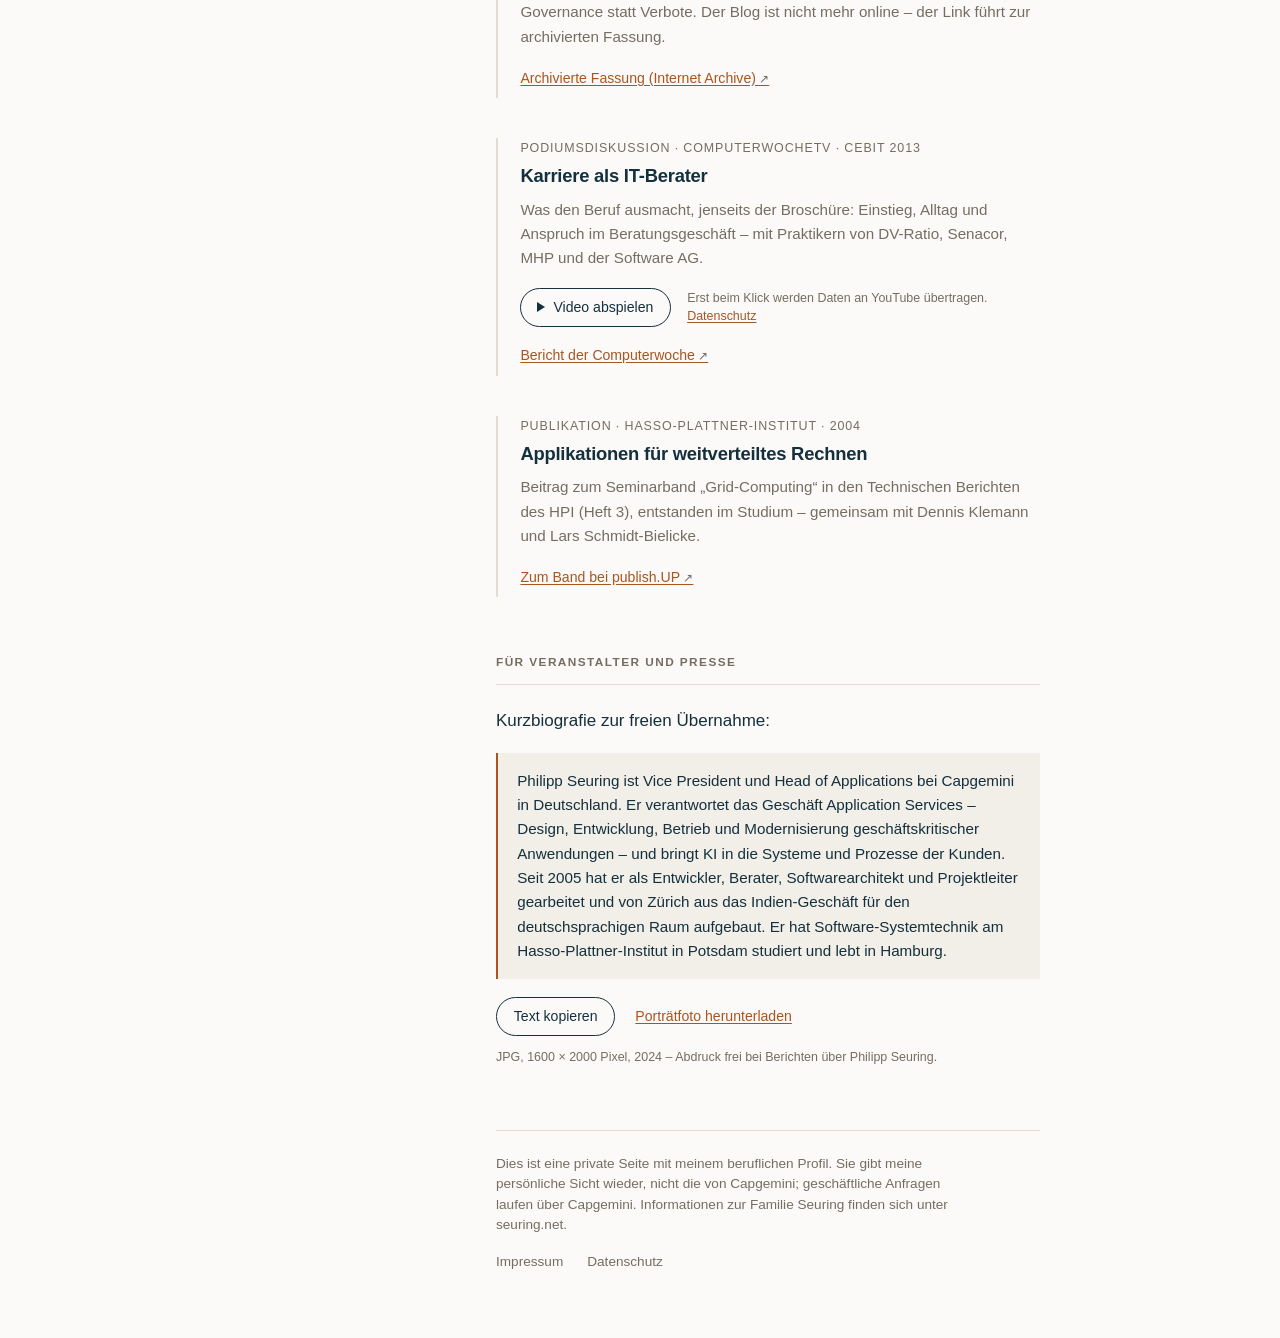
==== commit 1beddf7d: "Abschnitt 'Fuer Veranstalter und Presse': Kurzbio mit Kopierknopf, Portraetfoto 2024 zum Download" ====
--- a/index.html
+++ b/index.html
@@ -292,6 +292,43 @@
       </article>
     </section>
 
+    <!-- ============================================================
+         FÜR VERANSTALTER UND PRESSE (27.09.2026)
+         Nach Vorbild der Vergleichsseiten (website/VERGLEICHSSEITEN.md):
+         Kurzbiografie zum Übernehmen und Porträt zum Herunterladen.
+         Kurzbio in der dritten Person – so wird sie in Programmen und
+         Artikeln gebraucht. Nur belegte Angaben. Foto: Aufnahme 2024,
+         Rechte bei Philipp (Auskunft 27.09.2026). Datei liegt auf dieser
+         Seite selbst, keine Fremdanfrage.
+         ============================================================ -->
+    <section class="about press" aria-labelledby="presse">
+      <h2 id="presse">Für Veranstalter und Presse</h2>
+
+      <p>Kurzbiografie zur freien Übernahme:</p>
+
+      <blockquote class="bio" id="kurzbio">
+        <p>
+          Philipp Seuring ist Vice President und Head of Applications bei
+          Capgemini in Deutschland. Er verantwortet das Geschäft Application
+          Services – Design, Entwicklung, Betrieb und Modernisierung
+          geschäftskritischer Anwendungen – und bringt KI in die Systeme und
+          Prozesse der Kunden. Seit 2005 hat er als Entwickler, Berater,
+          Softwarearchitekt und Projektleiter gearbeitet und von Zürich aus
+          das Indien-Geschäft für den deutschsprachigen Raum aufgebaut.
+          Er hat Software-Systemtechnik am Hasso-Plattner-Institut in Potsdam
+          studiert und lebt in Hamburg.
+        </p>
+      </blockquote>
+
+      <!-- Schaltfläche wird erst per Skript eingeblendet (embeds.js).
+           Ohne Skript bleibt der Text einfach markierbar. -->
+      <p class="press-actions">
+        <button type="button" class="copy" data-copy="kurzbio" hidden>Text kopieren</button>
+        <a href="assets/philipp-seuring-2024.jpg" download>Porträtfoto herunterladen</a>
+        <span class="hint">JPG, 1600 × 2000 Pixel, 2024 – Abdruck frei bei Berichten über Philipp Seuring.</span>
+      </p>
+    </section>
+
     <footer>
       <!-- seuring.net ist bewusst NICHT verlinkt: Die Domain liegt bis zum
            Transfer (Mitte Oktober 2026) noch bei DomainFactory und liefert
--- a/assets/style.css
+++ b/assets/style.css
@@ -295,6 +295,39 @@
   flex: 1 1 13rem;
 }
 
+/* ---------- Für Veranstalter und Presse ---------- */
+
+.bio {
+  margin: 0 0 1.1rem;
+  padding: 1rem 1.2rem;
+  border-left: 2px solid var(--copper);
+  background: var(--bg-soft);
+  font-size: .95rem;
+  line-height: 1.6;
+}
+.bio p { margin: 0; }
+
+.press-actions {
+  display: flex;
+  flex-wrap: wrap;
+  align-items: center;
+  gap: .8rem 1.25rem;
+  font-size: .88rem;
+}
+.press-actions .hint { flex: 1 1 100%; }
+
+.copy {
+  font: inherit;
+  padding: .42rem 1.05rem;
+  border: 1px solid var(--fg);
+  border-radius: 999px;
+  background: transparent;
+  color: var(--fg);
+  cursor: pointer;
+}
+.copy:hover { background: var(--fg); color: var(--bg); }
+.copy:focus-visible { outline: 2px solid var(--copper); outline-offset: 2px; }
+
 /* Rahmen für das eingesetzte Video */
 .embed-frame {
   position: relative;
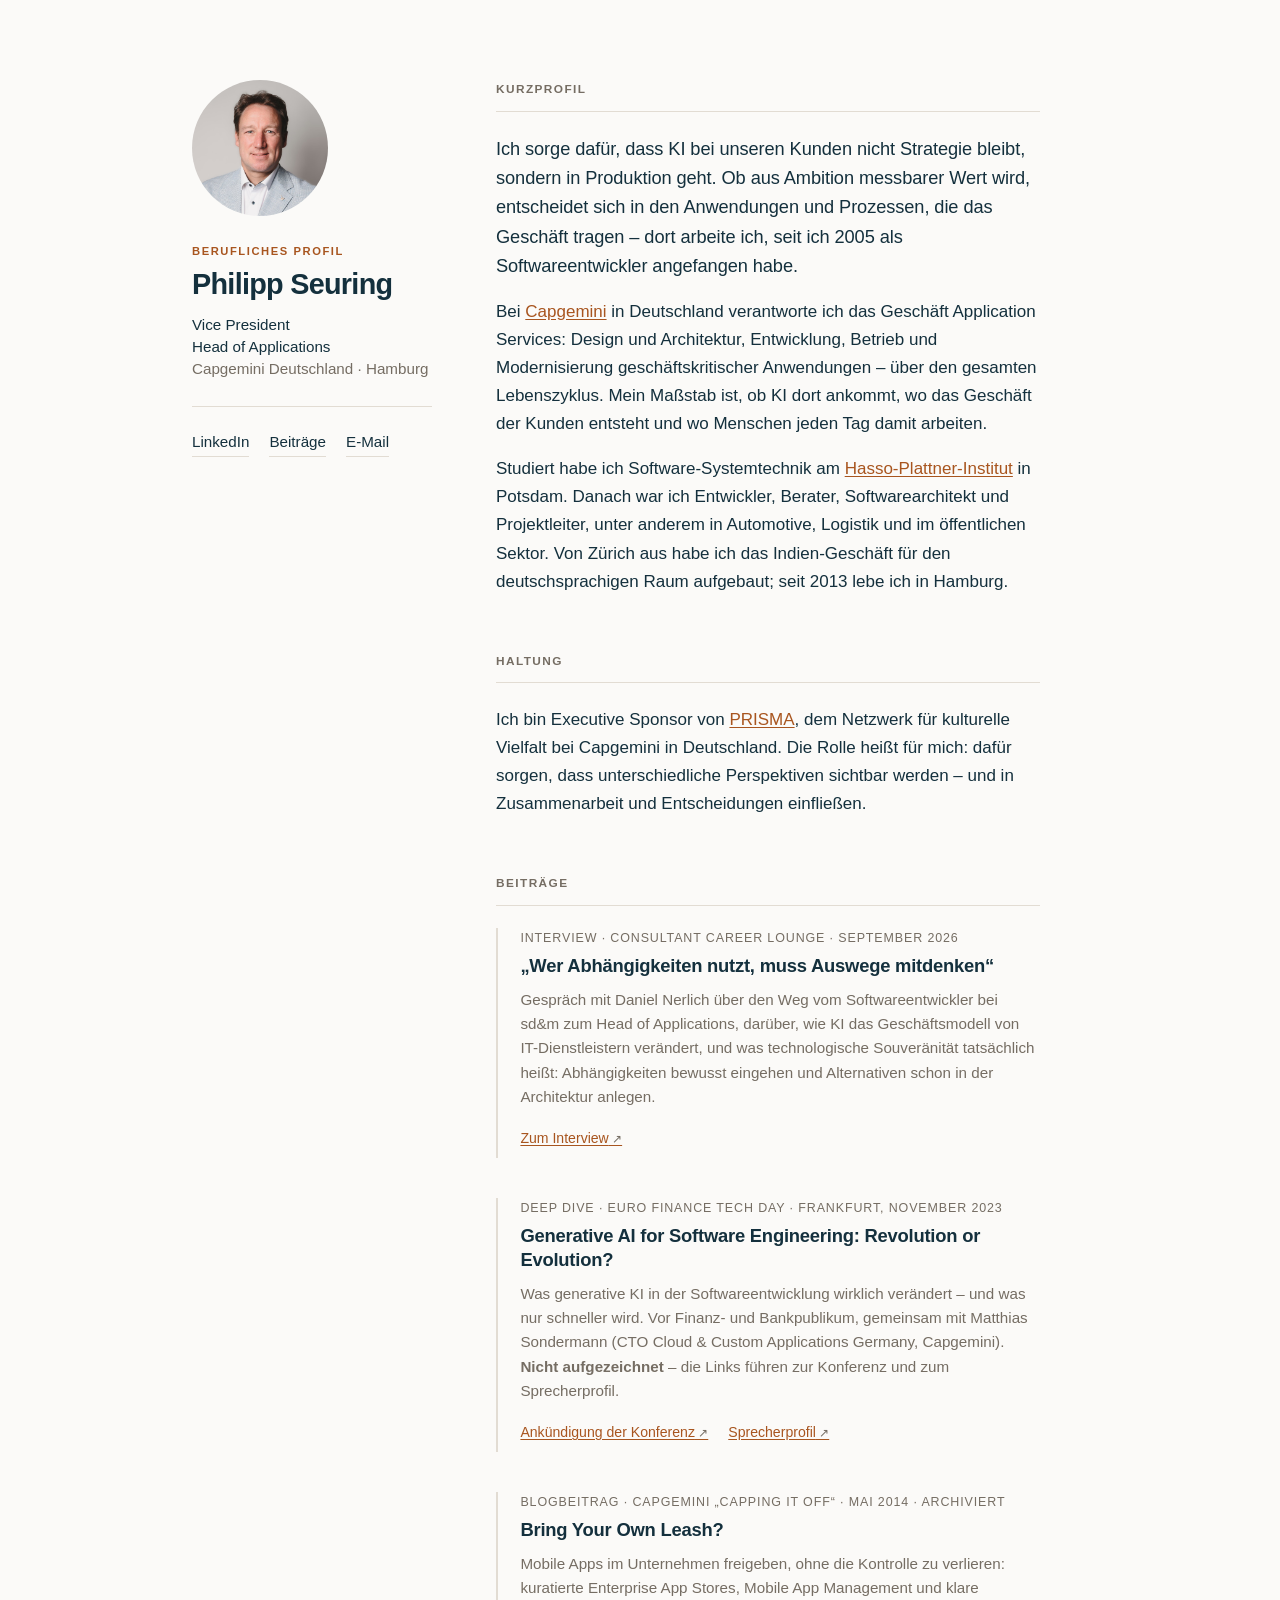
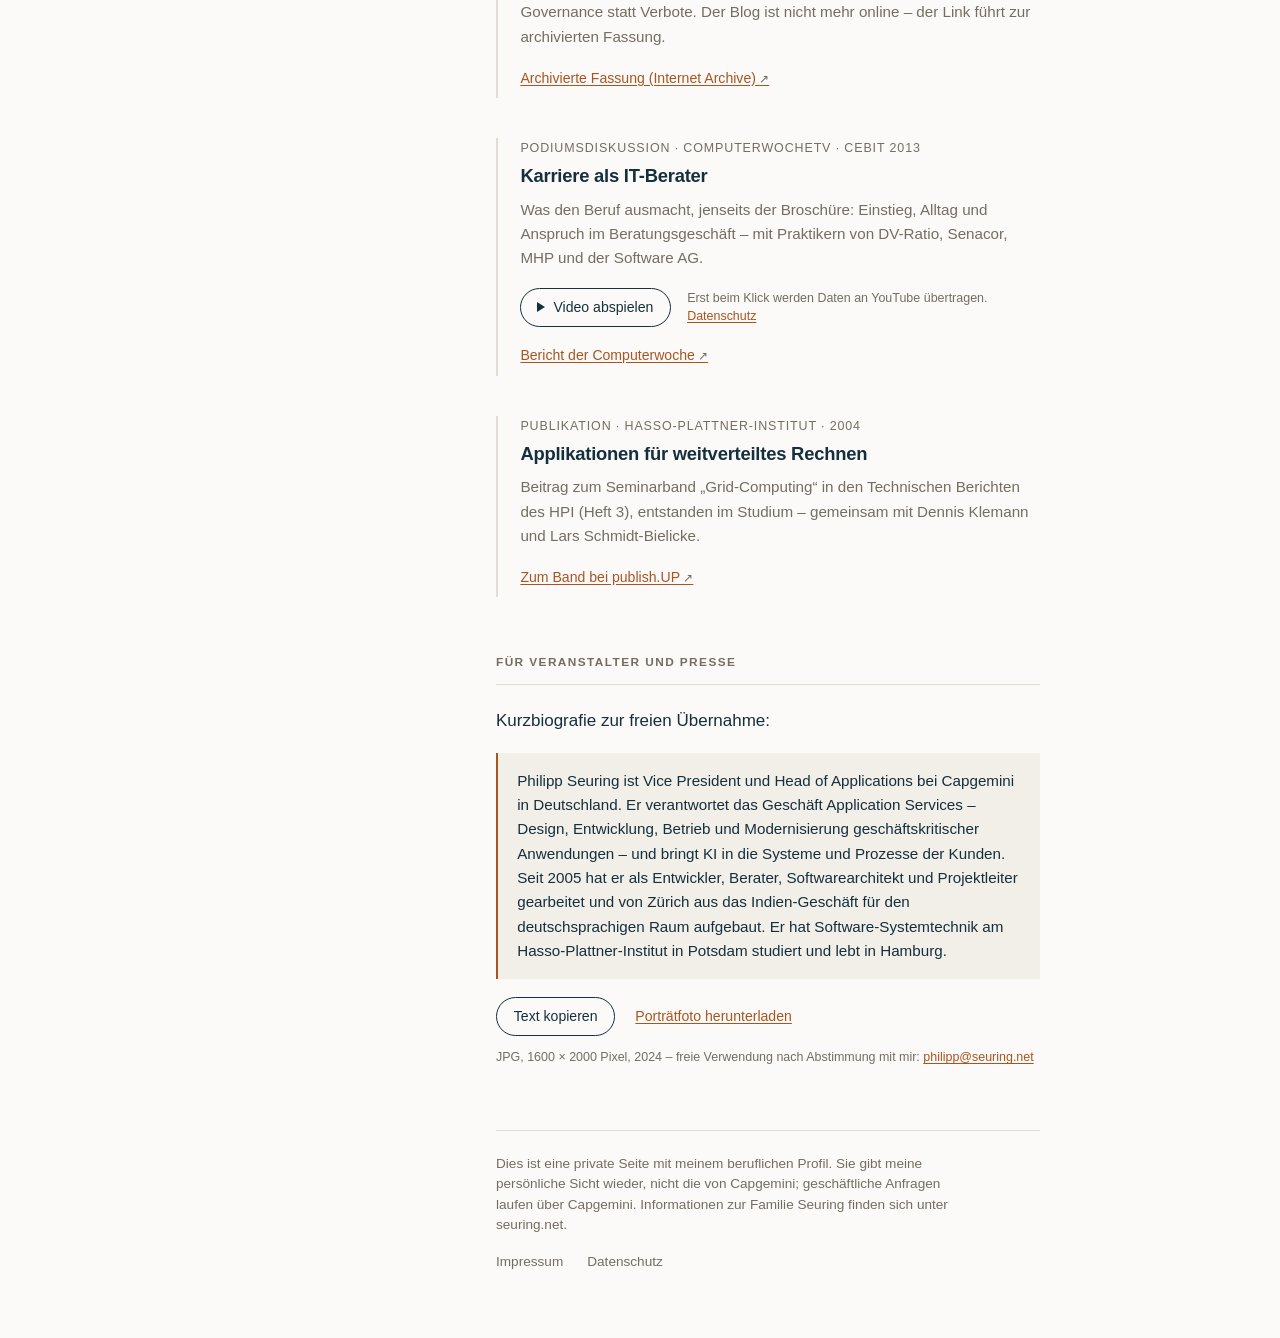
==== commit 43a4f27f: "Presse: Foto frei nach Abstimmung mit Philipp" ====
--- a/index.html
+++ b/index.html
@@ -298,7 +298,7 @@
          Kurzbiografie zum Übernehmen und Porträt zum Herunterladen.
          Kurzbio in der dritten Person – so wird sie in Programmen und
          Artikeln gebraucht. Nur belegte Angaben. Foto: Aufnahme 2024,
-         Rechte bei Philipp (Auskunft 27.09.2026). Datei liegt auf dieser
+         Rechte bei Philipp (Auskunft 27.09.2026); Verwendung frei nach Abstimmung mit ihm. Datei liegt auf dieser
          Seite selbst, keine Fremdanfrage.
          ============================================================ -->
     <section class="about press" aria-labelledby="presse">
@@ -325,7 +325,7 @@
       <p class="press-actions">
         <button type="button" class="copy" data-copy="kurzbio" hidden>Text kopieren</button>
         <a href="assets/philipp-seuring-2024.jpg" download>Porträtfoto herunterladen</a>
-        <span class="hint">JPG, 1600 × 2000 Pixel, 2024 – Abdruck frei bei Berichten über Philipp Seuring.</span>
+        <span class="hint">JPG, 1600 × 2000 Pixel, 2024 – freie Verwendung nach Abstimmung mit mir: <a href="mailto:philipp@seuring.net">philipp@seuring.net</a></span>
       </p>
     </section>
 
